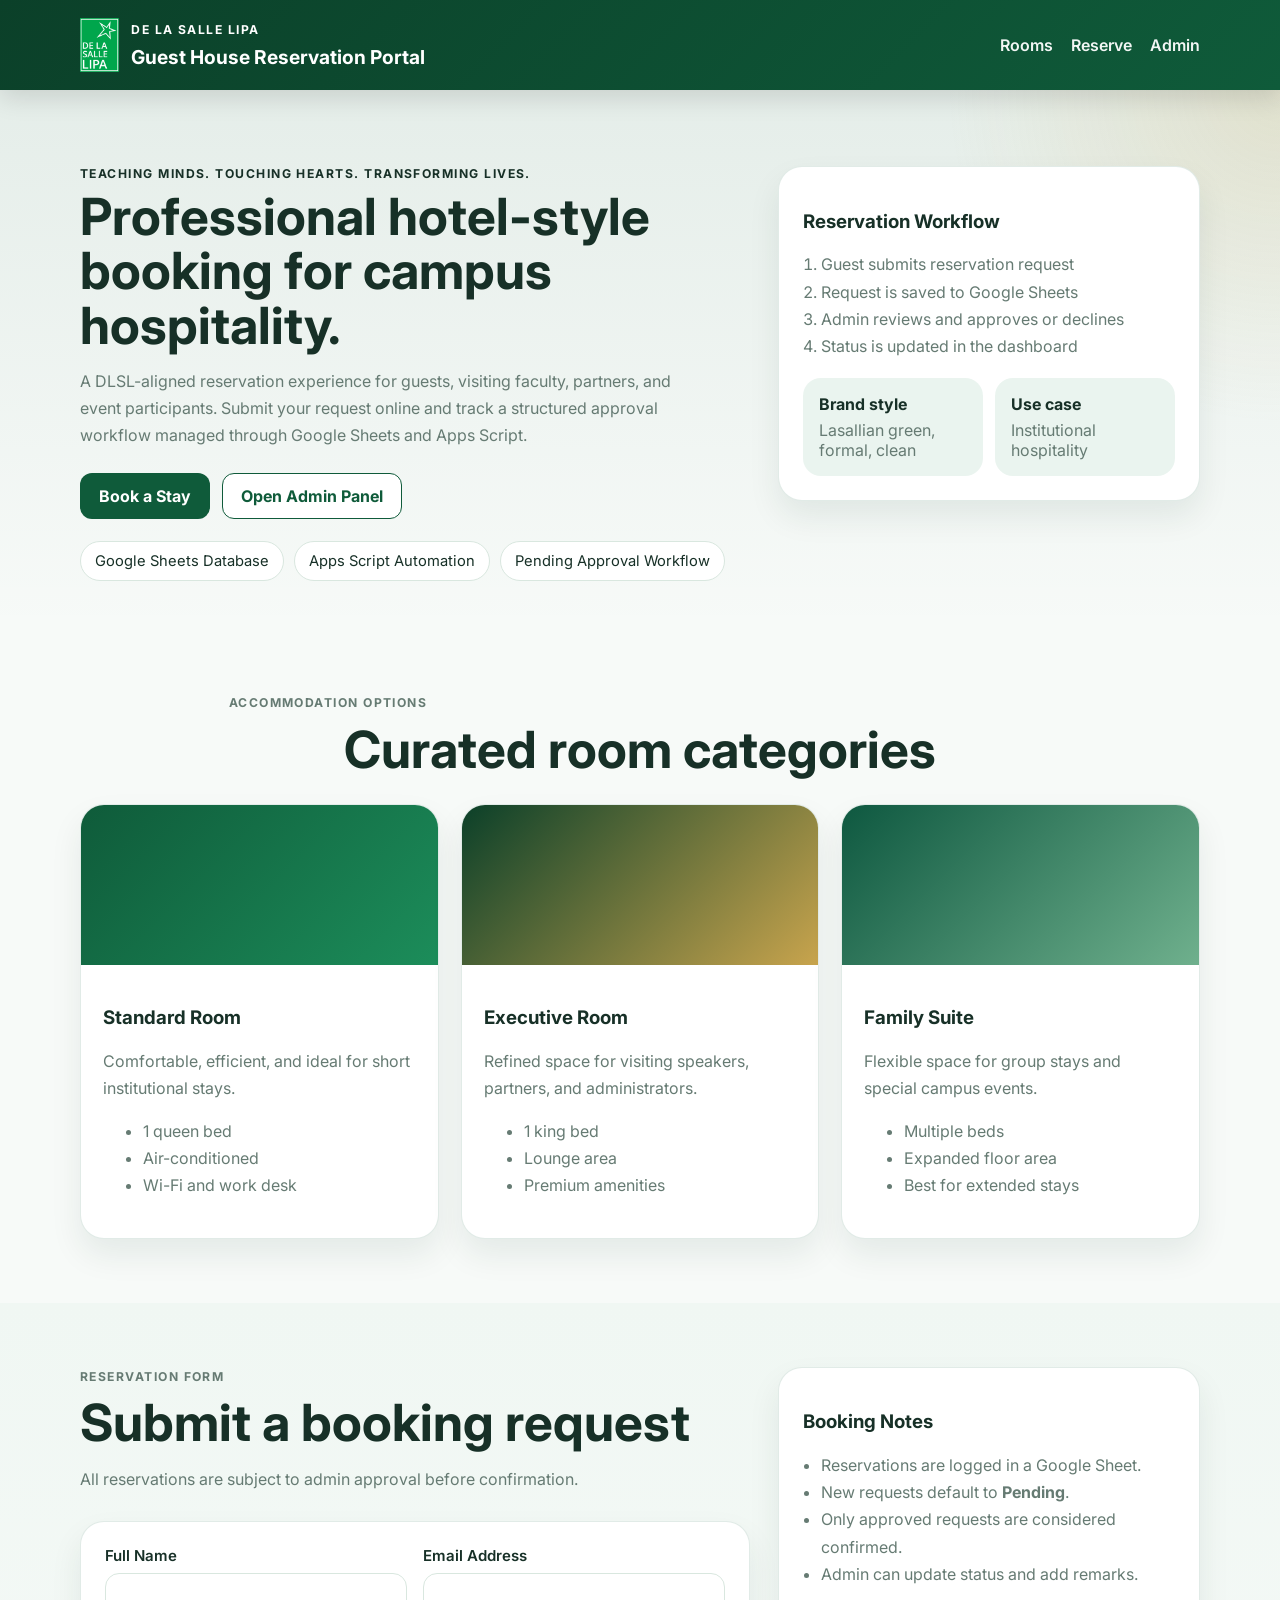
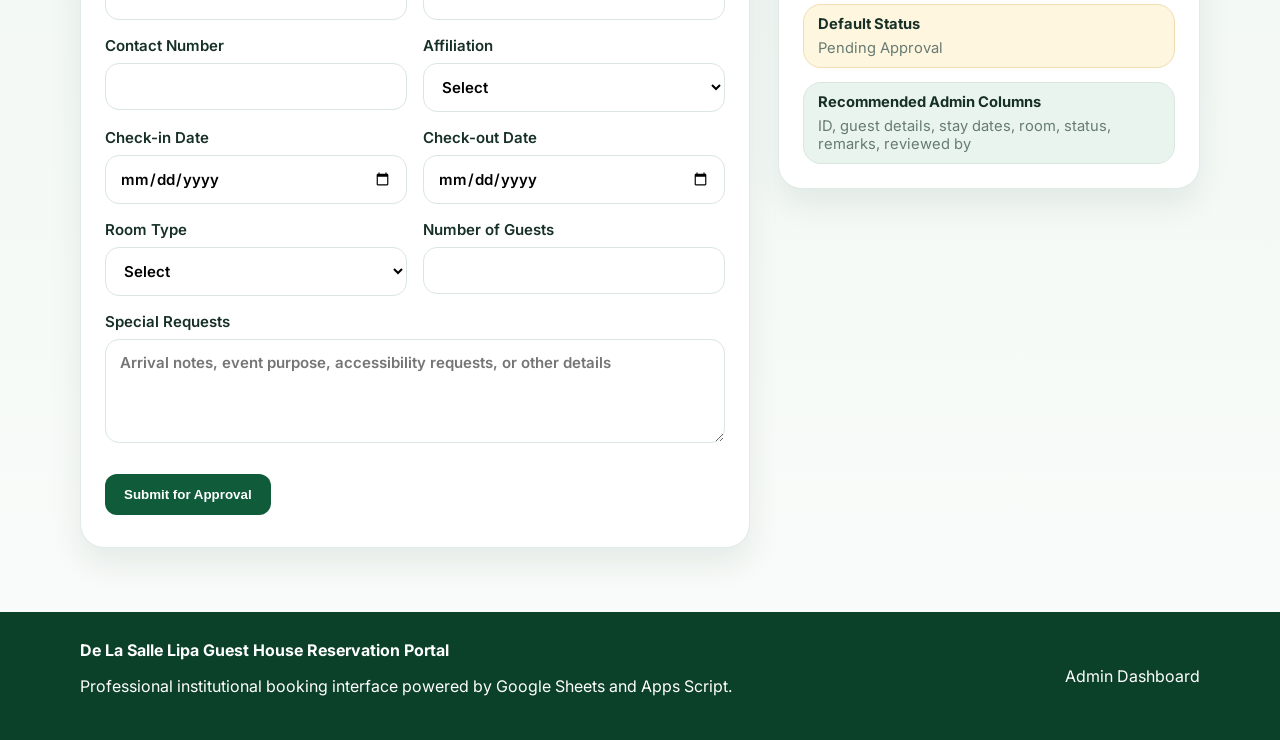
==== DLSL_HR/index.html @ 802729f2 "Add files via upload" ====
<!DOCTYPE html>
<html lang="en">
<head>
  <meta charset="UTF-8" />
  <meta name="viewport" content="width=device-width, initial-scale=1.0" />
  <title>DLSL Guest House Reservation</title>
  <link rel="preconnect" href="https://fonts.googleapis.com">
  <link rel="preconnect" href="https://fonts.gstatic.com" crossorigin>
  <link href="https://fonts.googleapis.com/css2?family=Inter:wght@400;500;600;700;800&display=swap" rel="stylesheet">
  <link rel="stylesheet" href="styles.css" />
</head>
<body>
  <header class="site-header">
    <div class="container nav-wrap">
      <div class="brand-group">
  <div class="brand-mark">
        <a href="index.html">
        <img src="dlsl_logo.png" alt="De La Salle Lipa Logo" class="logo-img">
        </a>
  </div>
  <div class="brand-text">
    <p class="eyebrow">De La Salle Lipa</p>
    <h1 class="brand-title">Guest House Reservation Portal</h1>
  </div>
</div>

<nav>
  <a href="#rooms">Rooms</a>
  <a href="#reserve">Reserve</a>
  <a href="admin.html">Admin</a>
</nav>
    </div>
  </header>

  <main>
    <section class="hero">
      <div class="container hero-grid">
        <div>
          <p class="eyebrow">Teaching Minds. Touching Hearts. Transforming Lives.</p>
          <h2>Professional hotel-style booking for campus hospitality.</h2>
          <p class="hero-copy">
            A DLSL-aligned reservation experience for guests, visiting faculty, partners, and event participants.
            Submit your request online and track a structured approval workflow managed through Google Sheets and Apps Script.
          </p>
          <div class="hero-actions">
            <a class="btn btn-primary" href="#reserve">Book a Stay</a>
            <a class="btn btn-secondary" href="admin.html">Open Admin Panel</a>
          </div>
          <div class="hero-badges">
            <span>Google Sheets Database</span>
            <span>Apps Script Automation</span>
            <span>Pending Approval Workflow</span>
          </div>
        </div>
        <aside class="hero-card card">
          <h3>Reservation Workflow</h3>
          <ol class="steps">
            <li>Guest submits reservation request</li>
            <li>Request is saved to Google Sheets</li>
            <li>Admin reviews and approves or declines</li>
            <li>Status is updated in the dashboard</li>
          </ol>
          <div class="summary-strip">
            <div>
              <strong>Brand style</strong>
              <span>Lasallian green, formal, clean</span>
            </div>
            <div>
              <strong>Use case</strong>
              <span>Institutional hospitality</span>
            </div>
          </div>
        </aside>
      </div>
    </section>

    <section id="rooms" class="section">
      <div class="container">
        <div class="section-heading">
          <p class="eyebrow">Accommodation Options</p>
          <h2>Curated room categories</h2>
        </div>
        <div class="room-grid">
          <article class="card room-card">
            <div class="room-top deluxe"></div>
            <div class="room-body">
              <h3>Standard Room</h3>
              <p>Comfortable, efficient, and ideal for short institutional stays.</p>
              <ul>
                <li>1 queen bed</li>
                <li>Air-conditioned</li>
                <li>Wi-Fi and work desk</li>
              </ul>
            </div>
          </article>
          <article class="card room-card">
            <div class="room-top executive"></div>
            <div class="room-body">
              <h3>Executive Room</h3>
              <p>Refined space for visiting speakers, partners, and administrators.</p>
              <ul>
                <li>1 king bed</li>
                <li>Lounge area</li>
                <li>Premium amenities</li>
              </ul>
            </div>
          </article>
          <article class="card room-card">
            <div class="room-top suite"></div>
            <div class="room-body">
              <h3>Family Suite</h3>
              <p>Flexible space for group stays and special campus events.</p>
              <ul>
                <li>Multiple beds</li>
                <li>Expanded floor area</li>
                <li>Best for extended stays</li>
              </ul>
            </div>
          </article>
        </div>
      </div>
    </section>

    <section id="reserve" class="section section-accent">
      <div class="container booking-layout">
        <div>
          <div class="section-heading left">
            <p class="eyebrow">Reservation Form</p>
            <h2>Submit a booking request</h2>
            <p>All reservations are subject to admin approval before confirmation.</p>
          </div>

          <form id="reservationForm" class="card booking-form">
            <div class="form-grid">
              <label>
                Full Name
                <input type="text" name="fullName" required>
              </label>
              <label>
                Email Address
                <input type="email" name="email" required>
              </label>
              <label>
                Contact Number
                <input type="text" name="phone" required>
              </label>
              <label>
                Affiliation
                <select name="affiliation" required>
                  <option value="">Select</option>
                  <option>Student Guest</option>
                  <option>Parent</option>
                  <option>Faculty / Staff</option>
                  <option>Visiting Partner</option>
                  <option>Event Delegate</option>
                </select>
              </label>
              <label>
                Check-in Date
                <input type="date" name="checkIn" required>
              </label>
              <label>
                Check-out Date
                <input type="date" name="checkOut" required>
              </label>
              <label>
                Room Type
                <select name="roomType" required>
                  <option value="">Select</option>
                  <option>Standard Room</option>
                  <option>Executive Room</option>
                  <option>Family Suite</option>
                </select>
              </label>
              <label>
                Number of Guests
                <input type="number" name="guests" min="1" max="8" required>
              </label>
            </div>

            <label>
              Special Requests
              <textarea name="specialRequests" rows="4" placeholder="Arrival notes, event purpose, accessibility requests, or other details"></textarea>
            </label>

            <div class="form-actions">
              <button class="btn btn-primary" type="submit">Submit for Approval</button>
              <p id="formMessage" class="form-message"></p>
            </div>
          </form>
        </div>

        <aside class="card booking-summary">
          <h3>Booking Notes</h3>
          <ul class="info-list">
            <li>Reservations are logged in a Google Sheet.</li>
            <li>New requests default to <strong>Pending</strong>.</li>
            <li>Only approved requests are considered confirmed.</li>
            <li>Admin can update status and add remarks.</li>
          </ul>
          <div class="status-box pending">
            <strong>Default Status</strong>
            <span>Pending Approval</span>
          </div>
          <div class="status-box neutral">
            <strong>Recommended Admin Columns</strong>
            <span>ID, guest details, stay dates, room, status, remarks, reviewed by</span>
          </div>
        </aside>
      </div>
    </section>
  </main>

  <footer class="site-footer">
    <div class="container footer-wrap">
      <div>
        <strong>De La Salle Lipa Guest House Reservation Portal</strong>
        <p>Professional institutional booking interface powered by Google Sheets and Apps Script.</p>
      </div>
      <div class="footer-links">
        <a href="admin.html">Admin Dashboard</a>
      </div>
    </div>
  </footer>

  <script src="script.js"></script>
</body>
</html>
---- DLSL_HR/styles.css ----
:root {
  --dlsl-green: #0f5b3a;
  --dlsl-green-dark: #0b4029;
  --dlsl-green-soft: #eaf4ef;
  --dlsl-gold: #c8a44d;
  --ink: #173027;
  --muted: #667b73;
  --line: #d9e7df;
  --white: #ffffff;
  --bg: #f7faf8;
  --danger: #b44747;
  --success: #2e7d32;
  --warning: #8a6d1f;
  --shadow: 0 16px 32px rgba(13, 56, 36, 0.08);
}

* { box-sizing: border-box; }
html { scroll-behavior: smooth; }
body {
  margin: 0;
  font-family: 'Inter', sans-serif;
  color: var(--ink);
  background: var(--bg);
}

a { color: inherit; text-decoration: none; }
img { max-width: 100%; }
.container {
  width: min(1120px, calc(100% - 32px));
  margin: 0 auto;
}
.site-header {
  background: linear-gradient(135deg, var(--dlsl-green-dark), var(--dlsl-green));
  color: var(--white);
  position: sticky;
  top: 0;
  z-index: 20;
  box-shadow: 0 8px 24px rgba(0,0,0,0.12);
}
.site-header.compact { position: static; }
.nav-wrap {
  display: flex;
  justify-content: space-between;
  align-items: center;
  padding: 18px 0;
}

.brand-mark {
  display: flex;
  align-items: center;
  justify-content: center;
  width: auto;
  height: auto;
  background: transparent;
  box-shadow: none;
  border-radius: 0;
  overflow: auto;
  flex-shrink: 0;
}

.logo-img {
  height: 54px;
  width: auto;
  display: block;
  object-fit: contain;
}

.brand-group {
  display: flex;
  align-items: center;
  gap: 12px;
}

.brand-text {
  display: flex;
  flex-direction: column;
}

nav {
  display: flex;
  gap: 18px;
  flex-wrap: wrap;
}
nav a {
  font-weight: 600;
  opacity: 0.95;
}
.eyebrow {
  text-transform: uppercase;
  letter-spacing: 0.12em;
  font-size: 0.76rem;
  margin: 0 0 8px;
  font-weight: 700;
  color: var(--dlsl-white);
}
.brand-title {
  margin: 0;
  font-size: 1.2rem;
}
.hero {
  padding: 76px 0 48px;
  background:
    radial-gradient(circle at top right, rgba(200,164,77,0.18), transparent 24%),
    linear-gradient(180deg, rgba(15,91,58,0.08), rgba(255,255,255,0));
}
.hero-grid,
.booking-layout {
  display: grid;
  grid-template-columns: 1.35fr 0.85fr;
  gap: 28px;
  align-items: start;
}
.hero h2,
.section-heading h2,
.dashboard-top h2 {
  font-size: clamp(2rem, 4vw, 3.2rem);
  line-height: 1.06;
  margin: 0 0 16px;
}
.hero-copy,
.section-heading p,
.dashboard-top p {
  color: var(--muted);
  line-height: 1.7;
  max-width: 62ch;
}
.hero-actions,
.form-actions,
.dashboard-actions {
  display: flex;
  gap: 12px;
  align-items: center;
  flex-wrap: wrap;
  margin-top: 24px;
}
.hero-badges {
  display: flex;
  flex-wrap: wrap;
  gap: 10px;
  margin-top: 22px;
}
.hero-badges span,
.status-box,
.stat-card span {
  border: 1px solid var(--line);
  background: var(--white);
  padding: 10px 14px;
  border-radius: 999px;
  font-size: 0.92rem;
}
.btn {
  display: inline-flex;
  align-items: center;
  justify-content: center;
  border-radius: 12px;
  padding: 12px 18px;
  font-weight: 700;
  border: 1px solid transparent;
  cursor: pointer;
}
.btn-primary {
  background: var(--dlsl-green);
  color: var(--white);
}
.btn-secondary {
  background: var(--white);
  color: var(--dlsl-green);
  border-color: var(--dlsl-green);
}
.card {
  background: var(--white);
  border: 1px solid rgba(15,91,58,0.12);
  border-radius: 24px;
  box-shadow: var(--shadow);
}
.hero-card,
.booking-summary,
.table-card {
  padding: 24px;
}
.steps {
  padding-left: 18px;
  color: var(--muted);
  line-height: 1.7;
}
.summary-strip {
  display: grid;
  grid-template-columns: 1fr 1fr;
  gap: 12px;
  margin-top: 18px;
}
.summary-strip div {
  background: var(--dlsl-green-soft);
  border-radius: 18px;
  padding: 16px;
}
.summary-strip span,
.status-box span { display: block; color: var(--muted); margin-top: 6px; }
.section { padding: 64px 0; }
.section-accent { background: linear-gradient(180deg, #f0f7f3, #f8fbf9); }
.section-heading { text-align: center; margin-bottom: 28px; }
.section-heading.left { text-align: left; }
.room-grid,
.stats-grid {
  display: grid;
  grid-template-columns: repeat(3, 1fr);
  gap: 22px;
}
.stats-grid { grid-template-columns: repeat(4, 1fr); margin-bottom: 24px; }
.room-card { overflow: hidden; }
.room-top { height: 160px; }
.deluxe { background: linear-gradient(135deg, #0f5b3a, #1c8d5a); }
.executive { background: linear-gradient(135deg, #0b4029, #c8a44d); }
.suite { background: linear-gradient(135deg, #0e5840, #6fb08d); }
.room-body { padding: 22px; }
.room-body p, .room-body li, .info-list li { color: var(--muted); line-height: 1.7; }
.booking-form { padding: 24px; }
.form-grid {
  display: grid;
  grid-template-columns: repeat(2, 1fr);
  gap: 16px;
  margin-bottom: 16px;
}
label {
  display: flex;
  flex-direction: column;
  gap: 8px;
  font-weight: 600;
  font-size: 0.94rem;
}
input, select, textarea {
  width: 100%;
  border-radius: 14px;
  border: 1px solid var(--line);
  padding: 13px 14px;
  font: inherit;
  background: #fff;
}
input:focus, select:focus, textarea:focus {
  outline: 2px solid rgba(15, 91, 58, 0.14);
  border-color: var(--dlsl-green);
}
.info-list { padding-left: 18px; }
.status-box {
  border-radius: 18px;
  margin-top: 14px;
}
.status-box.pending { background: #fff6df; border-color: #f0ddb1; }
.status-box.neutral { background: var(--dlsl-green-soft); }
.site-footer {
  background: var(--dlsl-green-dark);
  color: var(--white);
  padding: 28px 0;
}
.footer-wrap {
  display: flex;
  justify-content: space-between;
  gap: 20px;
  align-items: center;
}
.form-message { min-height: 24px; font-weight: 600; }
.form-message.success { color: var(--success); }
.form-message.error { color: var(--danger); }
.dashboard-top {
  display: flex;
  justify-content: space-between;
  gap: 20px;
  align-items: end;
  margin-bottom: 24px;
}
.stat-card { padding: 20px; }
.stat-card strong {
  display: block;
  font-size: 2rem;
  margin-top: 10px;
}
.table-wrap { overflow-x: auto; }
table {
  width: 100%;
  border-collapse: collapse;
}
th, td {
  padding: 14px 12px;
  border-bottom: 1px solid var(--line);
  text-align: left;
  vertical-align: top;
}
th {
  color: var(--muted);
  font-size: 0.85rem;
  text-transform: uppercase;
  letter-spacing: 0.06em;
}
.status-pill {
  display: inline-block;
  border-radius: 999px;
  padding: 6px 10px;
  font-size: 0.82rem;
  font-weight: 700;
}
.status-pending { background: #fff6df; color: var(--warning); }
.status-approved { background: #e8f6e9; color: var(--success); }
.status-declined { background: #fdebec; color: var(--danger); }
.admin-controls {
  display: grid;
  gap: 8px;
}
.admin-controls select,
.admin-controls input {
  min-width: 180px;
}
.inline-btn {
  padding: 10px 12px;
  border-radius: 10px;
  border: none;
  background: var(--dlsl-green);
  color: var(--white);
  font-weight: 700;
  cursor: pointer;
}
.empty-state {
  text-align: center;
  color: var(--muted);
  padding: 32px 12px;
}

.status-badge {
  display: inline-flex;
  align-items: center;
  justify-content: center;
  min-width: 120px;
  padding: 0.45rem 0.8rem;
  border-radius: 999px;
  font-size: 0.88rem;
  font-weight: 700;
  line-height: 1;
  border: 1px solid transparent;
}

.status-approved {
  background: #e8f5ee;
  color: #166534;
  border-color: #bbf7d0;
}

.status-pending {
  background: #fff7e6;
  color: #92400e;
  border-color: #fcd34d;
}

.status-declined {
  background: #fdecec;
  color: #991b1b;
  border-color: #fecaca;
}

.status-neutral {
  background: #f3f4f6;
  color: #374151;
  border-color: #d1d5db;
}

@media (max-width: 920px) {
  .hero-grid,
  .booking-layout,
  .room-grid,
  .stats-grid,
  .summary-strip,
  .footer-wrap,
  .dashboard-top { grid-template-columns: 1fr; display: grid; }
  .form-grid { grid-template-columns: 1fr; }
  .nav-wrap { flex-direction: column; align-items: start; }
}
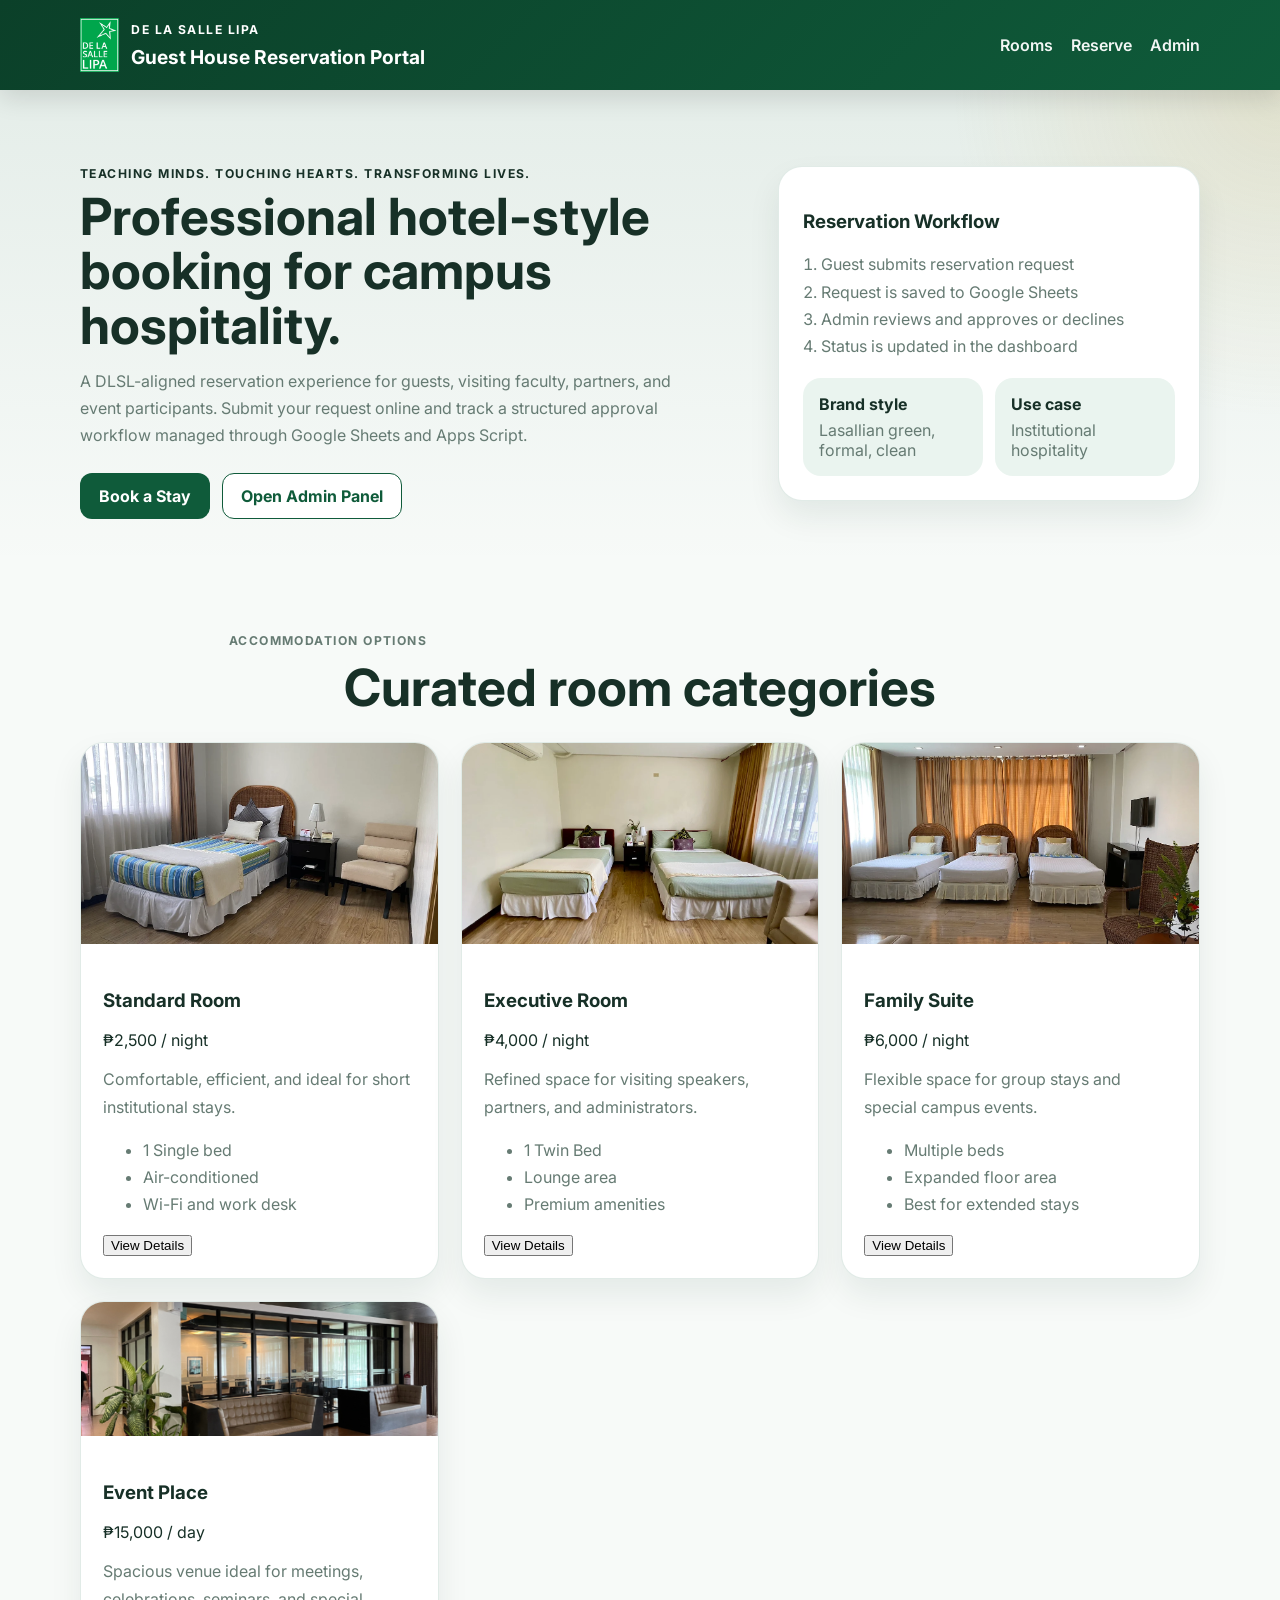
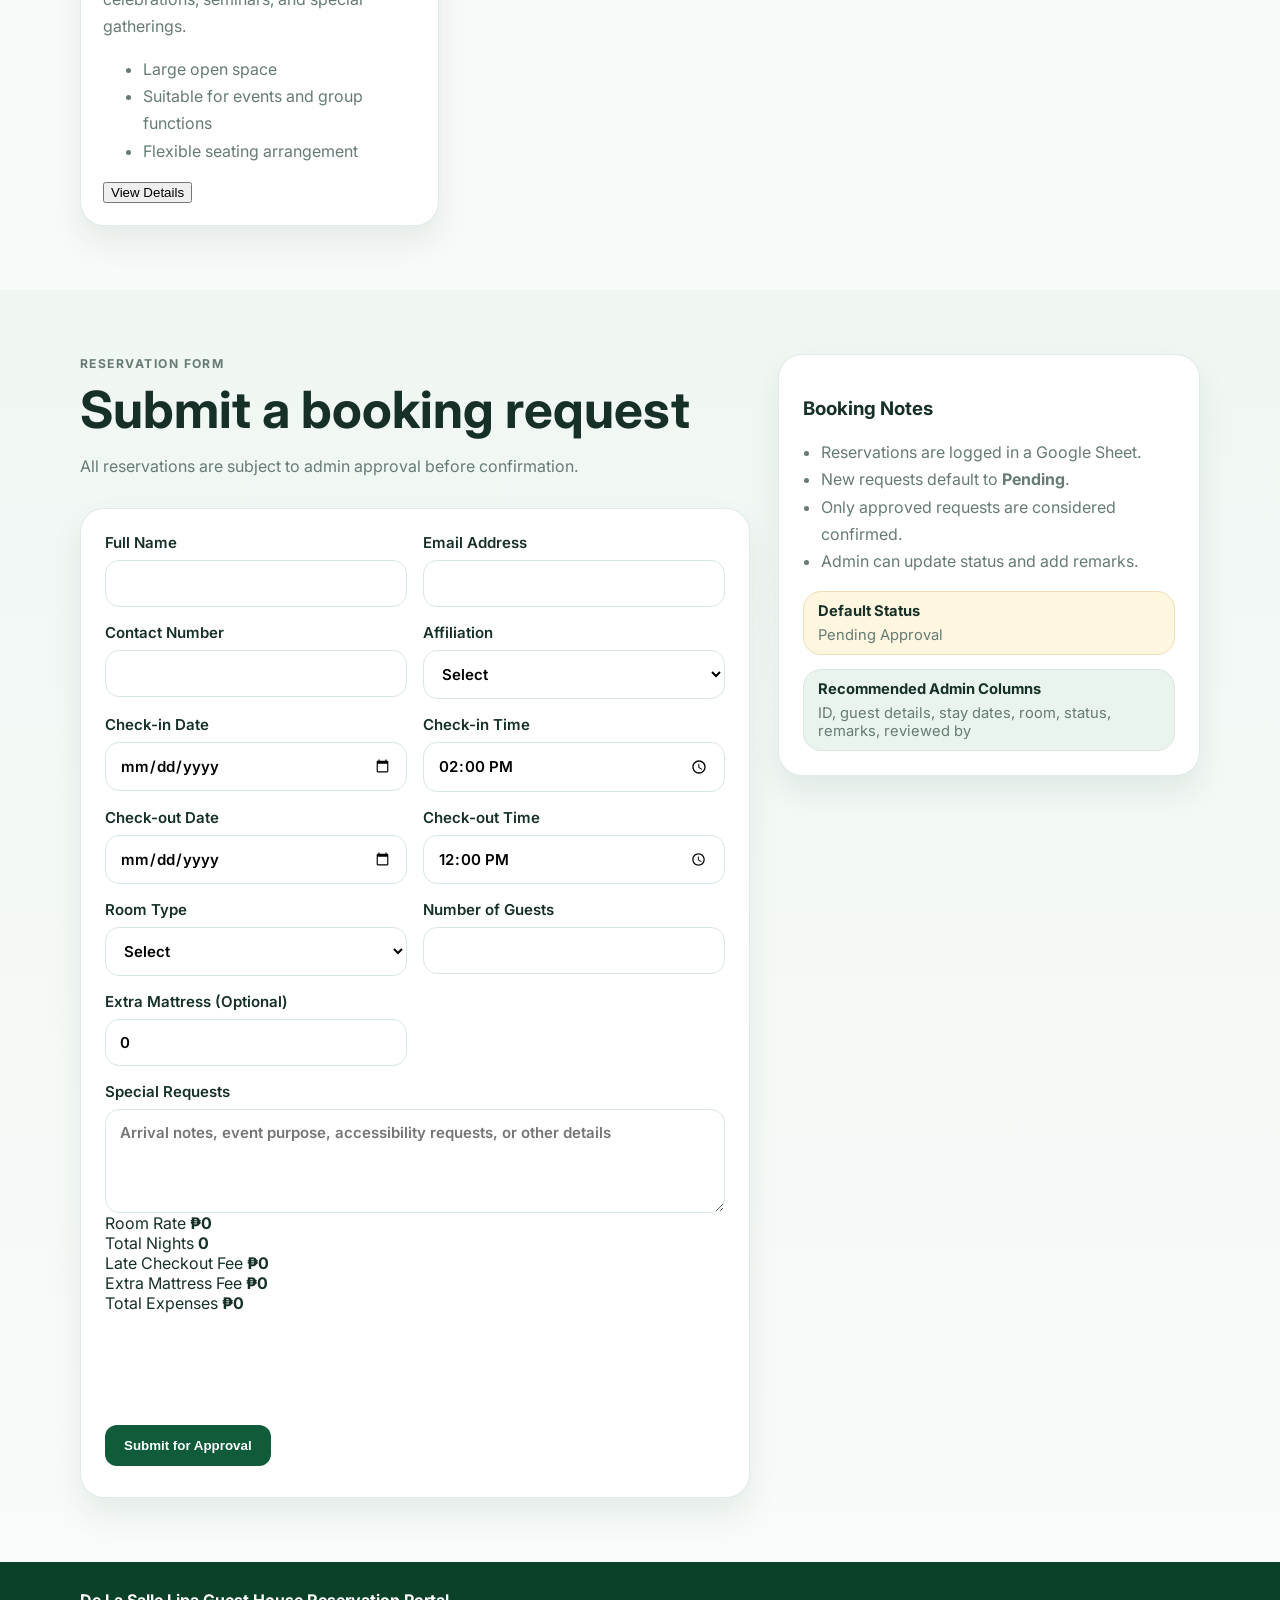
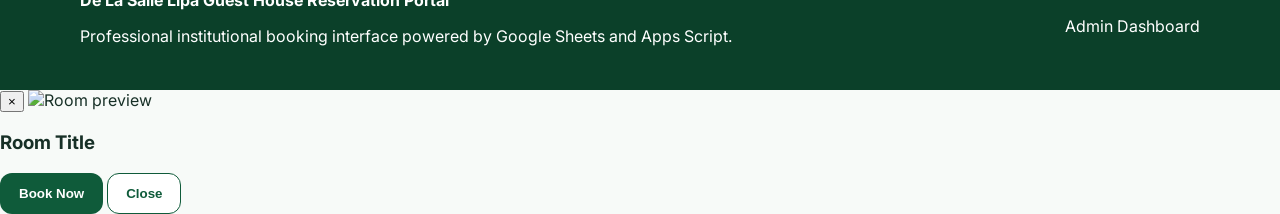
==== commit e2a46633: "Refactor index.html for improved structure and clarity" ====
--- a/DLSL_HR/index.html
+++ b/DLSL_HR/index.html
@@ -13,22 +13,22 @@
   <header class="site-header">
     <div class="container nav-wrap">
       <div class="brand-group">
-  <div class="brand-mark">
-        <a href="index.html">
-        <img src="dlsl_logo.png" alt="De La Salle Lipa Logo" class="logo-img">
-        </a>
-  </div>
-  <div class="brand-text">
-    <p class="eyebrow">De La Salle Lipa</p>
-    <h1 class="brand-title">Guest House Reservation Portal</h1>
-  </div>
-</div>
-
-<nav>
-  <a href="#rooms">Rooms</a>
-  <a href="#reserve">Reserve</a>
-  <a href="admin.html">Admin</a>
-</nav>
+        <div class="brand-mark">
+          <a href="index.html">
+            <img src="dlsl_logo.png" alt="De La Salle Lipa Logo" class="logo-img">
+          </a>
+        </div>
+        <div class="brand-text">
+          <p class="eyebrow">De La Salle Lipa</p>
+          <h1 class="brand-title">Guest House Reservation Portal</h1>
+        </div>
+      </div>
+
+      <nav>
+        <a href="#rooms">Rooms</a>
+        <a href="#reserve">Reserve</a>
+        <a href="admin.html">Admin</a>
+      </nav>
     </div>
   </header>
 
@@ -36,7 +36,7 @@
     <section class="hero">
       <div class="container hero-grid">
         <div>
-          <p class="eyebrow">Teaching Minds. Touching Hearts. Transforming Lives.</p>
+         <p class="eyebrow hero-eyebrow">Teaching Minds. Touching Hearts. Transforming Lives.</p>
           <h2>Professional hotel-style booking for campus hospitality.</h2>
           <p class="hero-copy">
             A DLSL-aligned reservation experience for guests, visiting faculty, partners, and event participants.
@@ -46,12 +46,9 @@
             <a class="btn btn-primary" href="#reserve">Book a Stay</a>
             <a class="btn btn-secondary" href="admin.html">Open Admin Panel</a>
           </div>
-          <div class="hero-badges">
-            <span>Google Sheets Database</span>
-            <span>Apps Script Automation</span>
-            <span>Pending Approval Workflow</span>
-          </div>
-        </div>
+         
+        </div>
+
         <aside class="hero-card card">
           <h3>Reservation Workflow</h3>
           <ol class="steps">
@@ -80,135 +77,225 @@
           <p class="eyebrow">Accommodation Options</p>
           <h2>Curated room categories</h2>
         </div>
+
         <div class="room-grid">
-          <article class="card room-card">
-            <div class="room-top deluxe"></div>
-            <div class="room-body">
-              <h3>Standard Room</h3>
-              <p>Comfortable, efficient, and ideal for short institutional stays.</p>
-              <ul>
-                <li>1 queen bed</li>
-                <li>Air-conditioned</li>
-                <li>Wi-Fi and work desk</li>
-              </ul>
-            </div>
-          </article>
-          <article class="card room-card">
-            <div class="room-top executive"></div>
-            <div class="room-body">
-              <h3>Executive Room</h3>
-              <p>Refined space for visiting speakers, partners, and administrators.</p>
-              <ul>
-                <li>1 king bed</li>
-                <li>Lounge area</li>
-                <li>Premium amenities</li>
-              </ul>
-            </div>
-          </article>
-          <article class="card room-card">
-            <div class="room-top suite"></div>
-            <div class="room-body">
-              <h3>Family Suite</h3>
-              <p>Flexible space for group stays and special campus events.</p>
-              <ul>
-                <li>Multiple beds</li>
-                <li>Expanded floor area</li>
-                <li>Best for extended stays</li>
-              </ul>
-            </div>
-          </article>
-        </div>
-      </div>
+  <article class="card room-card interactive-room" data-room="Standard Room">
+    <img src="single.webp" class="room-image" alt="Standard Room">
+    <div class="room-body">
+      <div class="room-card-top">
+        <h3>Standard Room</h3>
+        <span class="room-rate">₱2,500 / night</span>
+      </div>
+      <p>Comfortable, efficient, and ideal for short institutional stays.</p>
+      <ul>
+        <li>1 Single bed</li>
+        <li>Air-conditioned</li>
+        <li>Wi-Fi and work desk</li>
+      </ul>
+      <button class="room-details-btn" type="button">View Details</button>
+    </div>
+  </article>
+
+  <article class="card room-card interactive-room" data-room="Executive Room">
+    <img src="twin.webp" class="room-image" alt="Executive Room">
+    <div class="room-body">
+      <div class="room-card-top">
+        <h3>Executive Room</h3>
+        <span class="room-rate">₱4,000 / night</span>
+      </div>
+      <p>Refined space for visiting speakers, partners, and administrators.</p>
+      <ul>
+        <li>1 Twin Bed</li>
+        <li>Lounge area</li>
+        <li>Premium amenities</li>
+      </ul>
+      <button class="room-details-btn" type="button">View Details</button>
+    </div>
+  </article>
+
+  <article class="card room-card interactive-room" data-room="Family Suite">
+    <img src="multiple.webp" class="room-image" alt="Family Suite">
+    <div class="room-body">
+      <div class="room-card-top">
+        <h3>Family Suite</h3>
+        <span class="room-rate">₱6,000 / night</span>
+      </div>
+      <p>Flexible space for group stays and special campus events.</p>
+      <ul>
+        <li>Multiple beds</li>
+        <li>Expanded floor area</li>
+        <li>Best for extended stays</li>
+      </ul>
+      <button class="room-details-btn" type="button">View Details</button>
+    </div>
+  </article>
+  <article class="card room-card interactive-room" data-room="Event Place">
+  <img src="event.png" class="room-image" alt="Event Place">
+  <div class="room-body">
+    <div class="room-card-top">
+      <h3>Event Place</h3>
+      <span class="room-rate">₱15,000 / day</span>
+    </div>
+    <p>Spacious venue ideal for meetings, celebrations, seminars, and special gatherings.</p>
+    <ul>
+      <li>Large open space</li>
+      <li>Suitable for events and group functions</li>
+      <li>Flexible seating arrangement</li>
+    </ul>
+    <button class="room-details-btn" type="button">View Details</button>
+  </div>
+</article>
+
+
+</div>
     </section>
-
     <section id="reserve" class="section section-accent">
-      <div class="container booking-layout">
-        <div>
-          <div class="section-heading left">
-            <p class="eyebrow">Reservation Form</p>
-            <h2>Submit a booking request</h2>
-            <p>All reservations are subject to admin approval before confirmation.</p>
-          </div>
-
-          <form id="reservationForm" class="card booking-form">
-            <div class="form-grid">
-              <label>
-                Full Name
-                <input type="text" name="fullName" required>
-              </label>
-              <label>
-                Email Address
-                <input type="email" name="email" required>
-              </label>
-              <label>
-                Contact Number
-                <input type="text" name="phone" required>
-              </label>
-              <label>
-                Affiliation
-                <select name="affiliation" required>
-                  <option value="">Select</option>
-                  <option>Student Guest</option>
-                  <option>Parent</option>
-                  <option>Faculty / Staff</option>
-                  <option>Visiting Partner</option>
-                  <option>Event Delegate</option>
-                </select>
-              </label>
-              <label>
-                Check-in Date
-                <input type="date" name="checkIn" required>
-              </label>
-              <label>
-                Check-out Date
-                <input type="date" name="checkOut" required>
-              </label>
-              <label>
-                Room Type
-                <select name="roomType" required>
-                  <option value="">Select</option>
-                  <option>Standard Room</option>
-                  <option>Executive Room</option>
-                  <option>Family Suite</option>
-                </select>
-              </label>
-              <label>
-                Number of Guests
-                <input type="number" name="guests" min="1" max="8" required>
-              </label>
-            </div>
-
-            <label>
-              Special Requests
-              <textarea name="specialRequests" rows="4" placeholder="Arrival notes, event purpose, accessibility requests, or other details"></textarea>
-            </label>
-
-            <div class="form-actions">
-              <button class="btn btn-primary" type="submit">Submit for Approval</button>
-              <p id="formMessage" class="form-message"></p>
-            </div>
-          </form>
-        </div>
-
-        <aside class="card booking-summary">
-          <h3>Booking Notes</h3>
-          <ul class="info-list">
-            <li>Reservations are logged in a Google Sheet.</li>
-            <li>New requests default to <strong>Pending</strong>.</li>
-            <li>Only approved requests are considered confirmed.</li>
-            <li>Admin can update status and add remarks.</li>
-          </ul>
-          <div class="status-box pending">
-            <strong>Default Status</strong>
-            <span>Pending Approval</span>
-          </div>
-          <div class="status-box neutral">
-            <strong>Recommended Admin Columns</strong>
-            <span>ID, guest details, stay dates, room, status, remarks, reviewed by</span>
-          </div>
-        </aside>
-      </div>
-    </section>
+  <div class="container booking-layout">
+    <div>
+      <div class="section-heading left">
+        <p class="eyebrow">Reservation Form</p>
+        <h2>Submit a booking request</h2>
+        <p>All reservations are subject to admin approval before confirmation.</p>
+      </div>
+
+      <form id="reservationForm" class="card booking-form">
+        <div class="form-grid">
+          <label>
+            Full Name
+            <input type="text" name="fullName" required>
+          </label>
+
+          <label>
+            Email Address
+            <input type="email" name="email" required>
+          </label>
+
+          <label>
+            Contact Number
+            <input type="text" name="phone" required>
+          </label>
+
+          <label>
+            Affiliation
+            <select name="affiliation" required>
+              <option value="">Select</option>
+              <option>Student Guest</option>
+              <option>Parent</option>
+              <option>Faculty / Staff</option>
+              <option>Visiting Partner</option>
+              <option>Event Delegate</option>
+            </select>
+          </label>
+
+          <label>
+            Check-in Date
+            <input type="date" name="checkIn" id="checkIn" required>
+          </label>
+
+          <label>
+            Check-in Time
+            <input type="time" name="checkInTime" id="checkInTime" value="14:00" required>
+          </label>
+
+          <label>
+            Check-out Date
+            <input type="date" name="checkOut" id="checkOut" required>
+          </label>
+
+          <label>
+            Check-out Time
+            <input type="time" name="checkOutTime" id="checkOutTime" value="12:00" required>
+          </label>
+
+          <label>
+            Room Type
+            <select name="roomType" id="roomType" required>
+              <option value="">Select</option>
+              <option>Standard Room</option>
+              <option>Executive Room</option>
+              <option>Family Suite</option>
+              <option>Event Place</option>
+            </select>
+          </label>
+
+          <label>
+            Number of Guests
+            <input type="number" name="guests" min="1" max="8" required>
+          </label>         
+          <label>
+           Extra Mattress (Optional)
+           <input type="number" name="extraMattressQty" id="extraMattressQty" min="0" value="0">
+          </label>
+        </div>
+
+        <label>
+          Special Requests
+          <textarea name="specialRequests" rows="4" placeholder="Arrival notes, event purpose, accessibility requests, or other details"></textarea>
+        </label>
+
+        <div class="booking-cost-box">
+          <div class="cost-row">
+            <span>Room Rate</span>
+            <strong id="roomRateDisplay">₱0</strong>
+          </div>
+
+          <div class="cost-row">
+            <span>Total Nights</span>
+            <strong id="nightsDisplay">0</strong>
+          </div>
+
+          <div class="cost-row">
+            <span>Late Checkout Fee</span>
+            <strong id="lateFeeDisplay">₱0</strong>
+          </div>
+          <div class="cost-row">
+            <span>Extra Mattress Fee</span>
+            <strong id="mattressFeeDisplay">₱0</strong>
+          </div>
+
+          <div class="cost-row total-row">
+            <span>Total Expenses</span>
+            <strong id="totalExpensesDisplay">₱0</strong>
+          </div>
+          <p id="availabilityMessage" class="form-message"></p>
+        </div>
+        <p id="guestRuleMessage" class="form-message"></p>
+
+      <input type="hidden" name="roomRate" id="roomRate">
+      <input type="hidden" name="nights" id="nights">
+      <input type="hidden" name="lateCheckoutFee" id="lateCheckoutFee">
+      <input type="hidden" name="mattressFee" id="mattressFee">
+      <input type="hidden" name="totalExpenses" id="totalExpenses">
+      
+        <div class="form-actions">
+          <button class="btn btn-primary" type="submit">Submit for Approval</button>
+          <p id="formMessage" class="form-message"></p>
+        </div>
+      </form>
+    </div>
+
+    <aside class="card booking-summary">
+      <h3>Booking Notes</h3>
+      <ul class="info-list">
+        <li>Reservations are logged in a Google Sheet.</li>
+        <li>New requests default to <strong>Pending</strong>.</li>
+        <li>Only approved requests are considered confirmed.</li>
+        <li>Admin can update status and add remarks.</li>
+      </ul>
+
+      <div class="status-box pending">
+        <strong>Default Status</strong>
+        <span>Pending Approval</span>
+      </div>
+
+      <div class="status-box neutral">
+        <strong>Recommended Admin Columns</strong>
+        <span>ID, guest details, stay dates, room, status, remarks, reviewed by</span>
+      </div>
+    </aside>
+  </div>
+</section>
+    
   </main>
 
   <footer class="site-footer">
@@ -222,7 +309,21 @@
       </div>
     </div>
   </footer>
-
+<div id="roomModal" class="room-modal">
+  <div class="room-modal-content">
+    <button class="room-modal-close" id="closeRoomModal" type="button">&times;</button>
+    <img id="modalRoomImage" class="room-modal-image" src="" alt="Room preview">
+    <h3 id="modalRoomTitle">Room Title</h3>
+    <p id="modalRoomPrice" class="modal-room-price"></p>
+    <p id="modalRoomDescription"></p>
+    <ul id="modalRoomFeatures"></ul>
+
+    <div class="room-modal-actions">
+      <button id="bookSelectedRoom" class="btn btn-primary" type="button">Book Now</button>
+      <button id="closeRoomModalBtn" class="btn btn-secondary" type="button">Close</button>
+    </div>
+  </div>
+</div>
   <script src="script.js"></script>
 </body>
 </html>
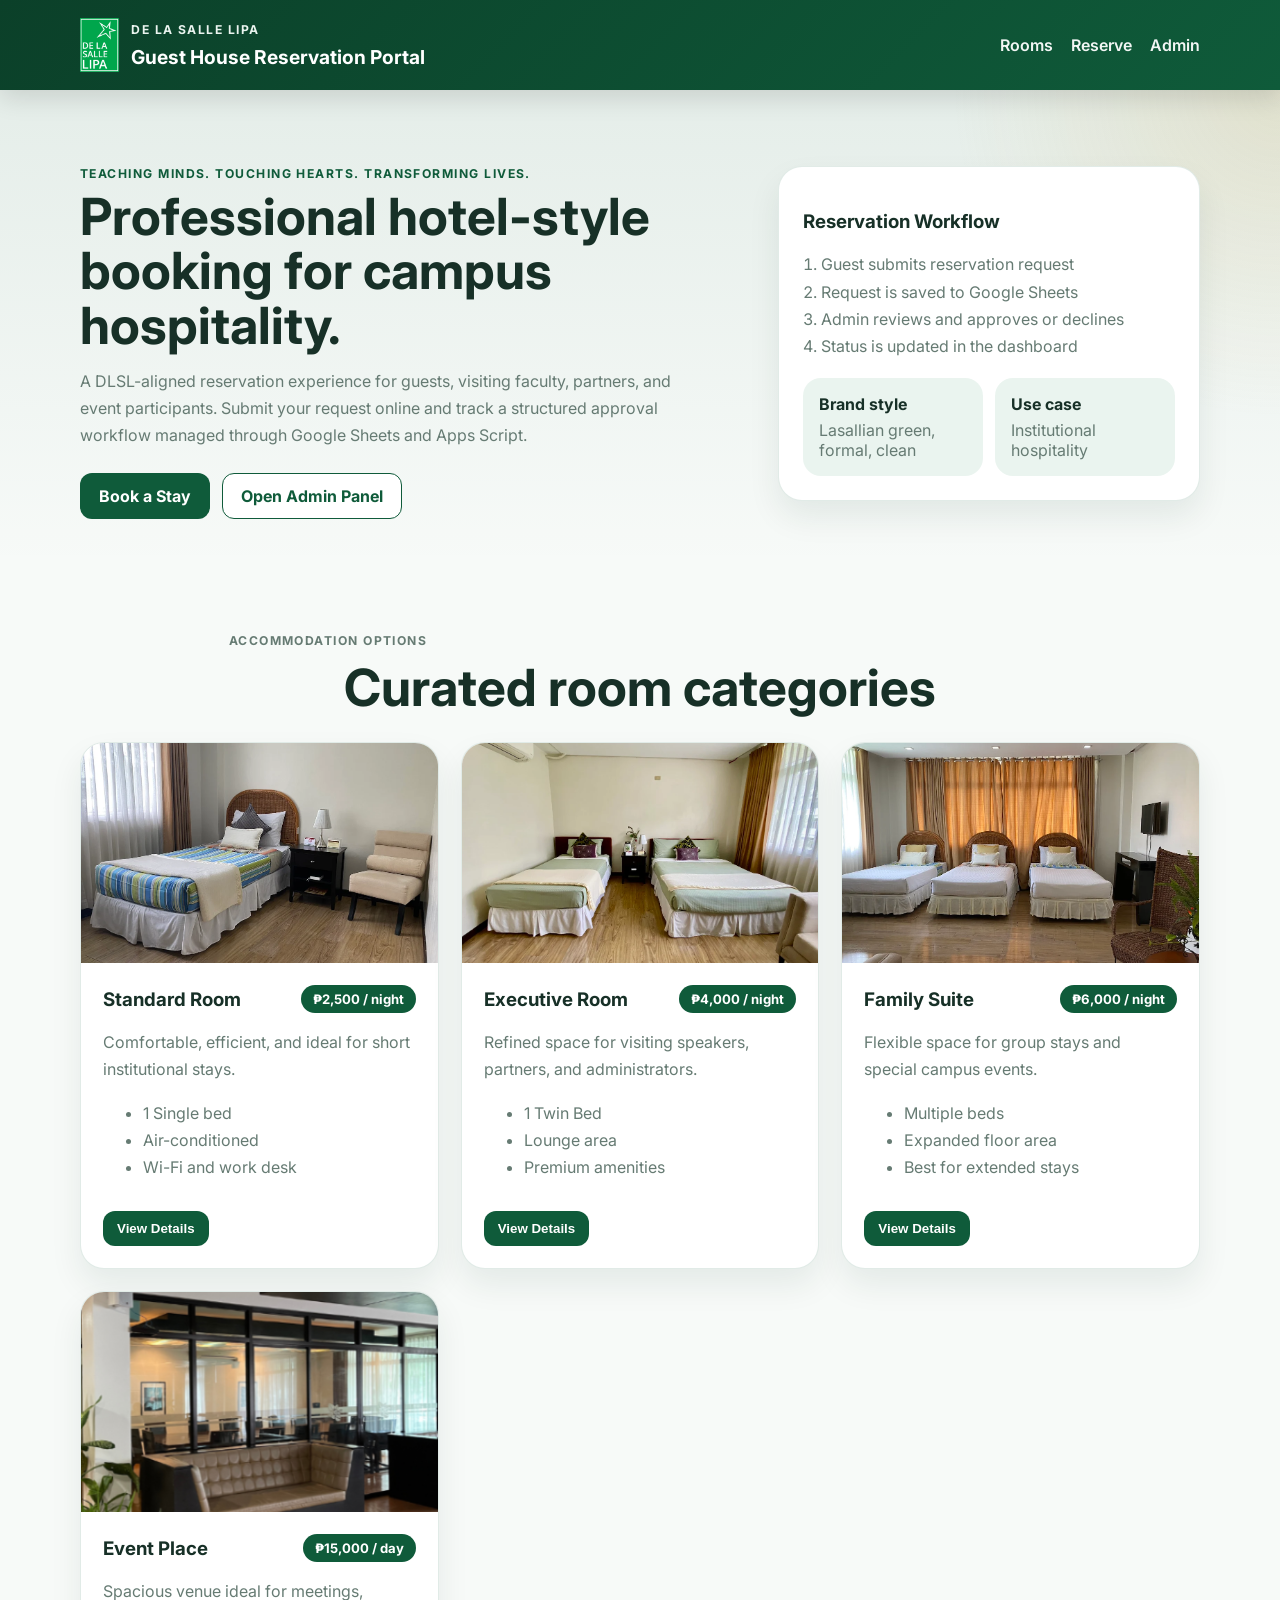
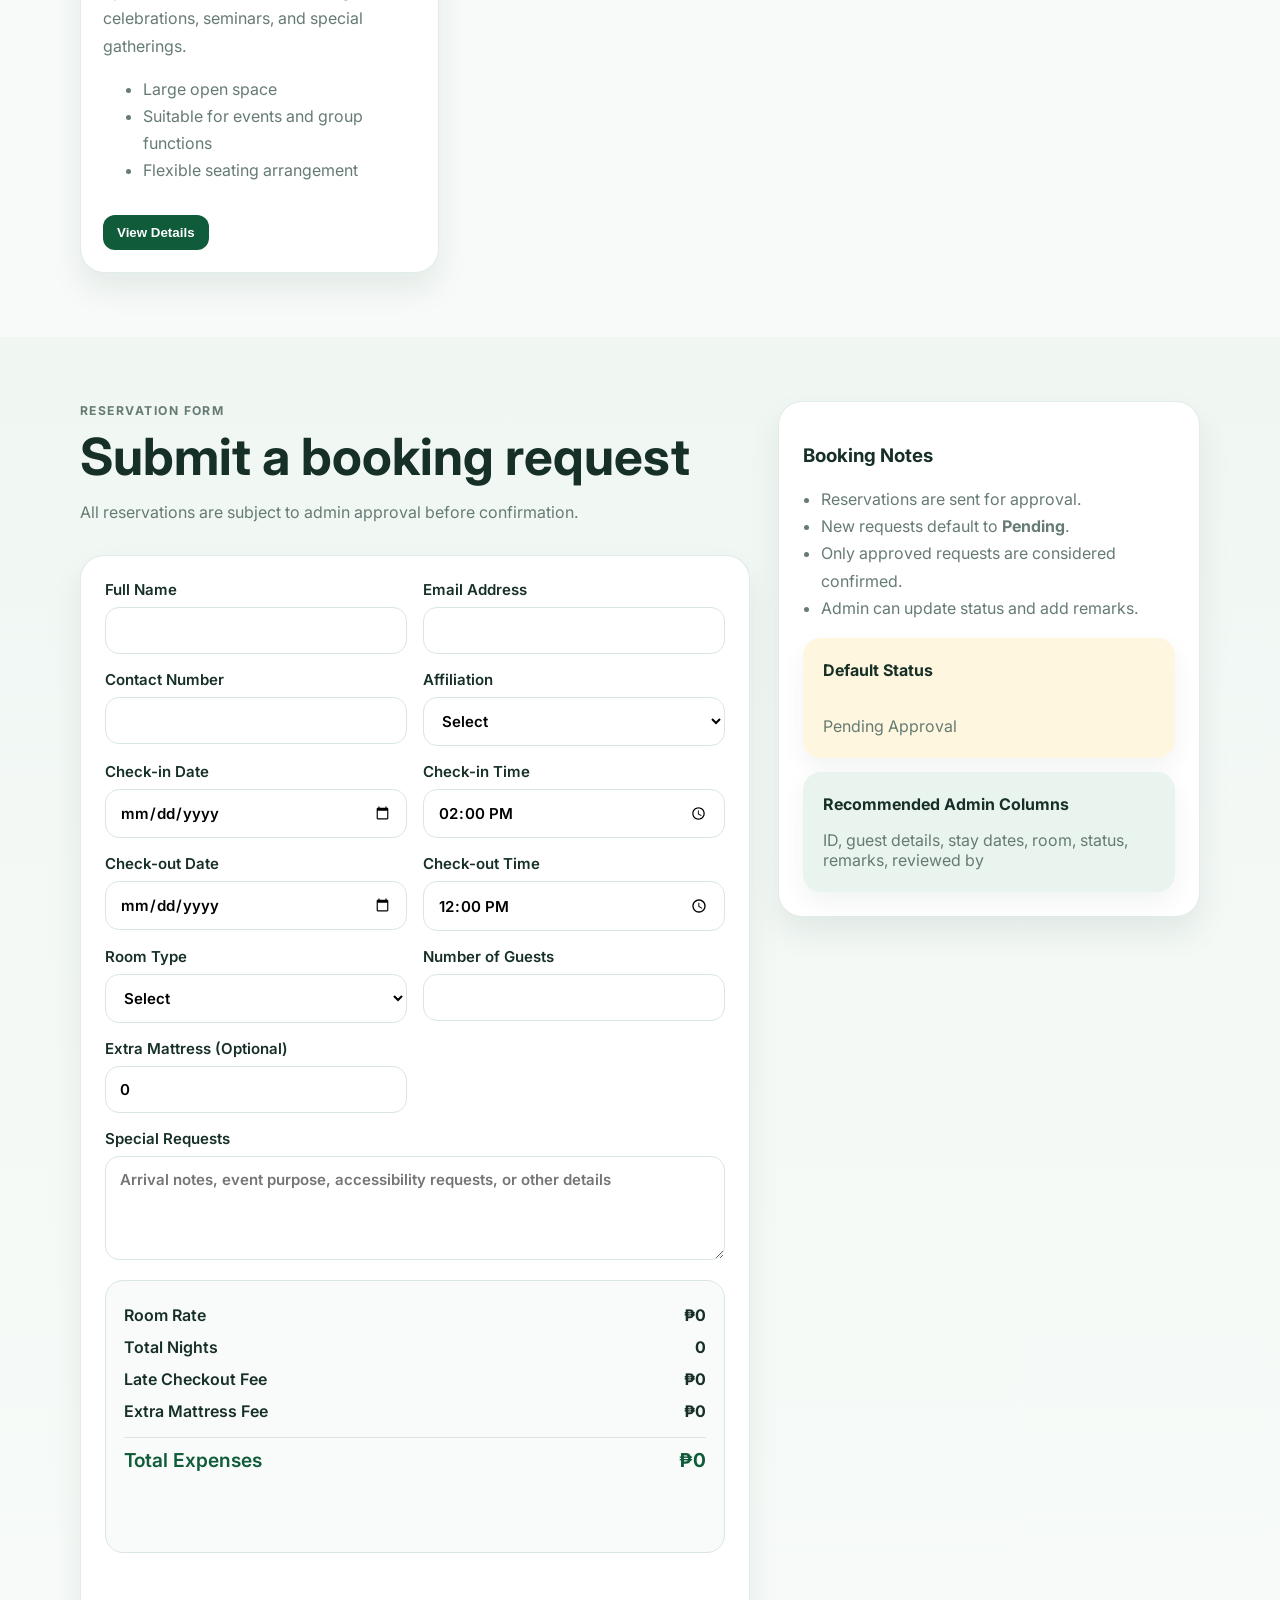
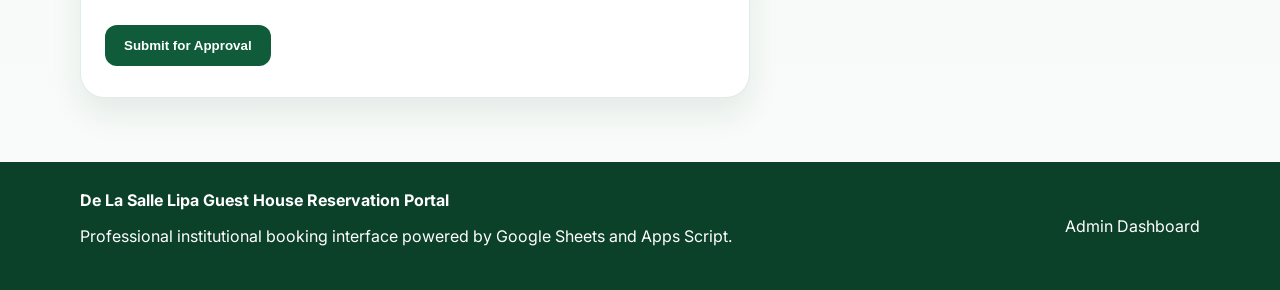
==== commit 24dffca2: "Update booking notes and fix HTML structure" ====
--- a/DLSL_HR/index.html
+++ b/DLSL_HR/index.html
@@ -277,7 +277,7 @@
     <aside class="card booking-summary">
       <h3>Booking Notes</h3>
       <ul class="info-list">
-        <li>Reservations are logged in a Google Sheet.</li>
+        <li>Reservations are sent for approval.</li>
         <li>New requests default to <strong>Pending</strong>.</li>
         <li>Only approved requests are considered confirmed.</li>
         <li>Admin can update status and add remarks.</li>
--- a/DLSL_HR/styles.css
+++ b/DLSL_HR/styles.css
@@ -16,6 +16,7 @@
 
 * { box-sizing: border-box; }
 html { scroll-behavior: smooth; }
+
 body {
   margin: 0;
   font-family: 'Inter', sans-serif;
@@ -25,10 +26,12 @@
 
 a { color: inherit; text-decoration: none; }
 img { max-width: 100%; }
+
 .container {
   width: min(1120px, calc(100% - 32px));
   margin: 0 auto;
 }
+
 .site-header {
   background: linear-gradient(135deg, var(--dlsl-green-dark), var(--dlsl-green));
   color: var(--white);
@@ -37,7 +40,9 @@
   z-index: 20;
   box-shadow: 0 8px 24px rgba(0,0,0,0.12);
 }
+
 .site-header.compact { position: static; }
+
 .nav-wrap {
   display: flex;
   justify-content: space-between;
@@ -81,35 +86,51 @@
   gap: 18px;
   flex-wrap: wrap;
 }
+
 nav a {
   font-weight: 600;
   opacity: 0.95;
 }
+
 .eyebrow {
   text-transform: uppercase;
   letter-spacing: 0.12em;
   font-size: 0.76rem;
   margin: 0 0 8px;
   font-weight: 700;
-  color: var(--dlsl-white);
-}
+  color: var(--dlsl-green-soft);
+}
+.hero-eyebrow {
+  color: var(--dlsl-green);
+}
+
+
 .brand-title {
   margin: 0;
   font-size: 1.2rem;
 }
+
 .hero {
   padding: 76px 0 48px;
   background:
     radial-gradient(circle at top right, rgba(200,164,77,0.18), transparent 24%),
     linear-gradient(180deg, rgba(15,91,58,0.08), rgba(255,255,255,0));
 }
+
 .hero-grid,
 .booking-layout {
   display: grid;
   grid-template-columns: 1.35fr 0.85fr;
   gap: 28px;
-  align-items: start;
-}
+  align-items: flex-start;
+}
+
+.booking-summary {
+  position: sticky;
+  top: 120px;
+  height: fit-content;
+}
+
 .hero h2,
 .section-heading h2,
 .dashboard-top h2 {
@@ -117,6 +138,7 @@
   line-height: 1.06;
   margin: 0 0 16px;
 }
+
 .hero-copy,
 .section-heading p,
 .dashboard-top p {
@@ -124,6 +146,7 @@
   line-height: 1.7;
   max-width: 62ch;
 }
+
 .hero-actions,
 .form-actions,
 .dashboard-actions {
@@ -133,21 +156,45 @@
   flex-wrap: wrap;
   margin-top: 24px;
 }
+
 .hero-badges {
   display: flex;
   flex-wrap: wrap;
   gap: 10px;
   margin-top: 22px;
 }
+
 .hero-badges span,
 .status-box,
+.stat-card {
+  padding: 22px 20px;
+  border-radius: 22px;
+  box-shadow: 0 10px 24px rgba(13, 56, 36, 0.06);
+  min-height: 120px;
+  display: flex;
+  flex-direction: column;
+  justify-content: space-between;
+}
+
 .stat-card span {
+  display: inline-flex;
+  align-self: flex-start;
   border: 1px solid var(--line);
-  background: var(--white);
-  padding: 10px 14px;
+  background: #fbfdfc;
+  padding: 8px 14px;
   border-radius: 999px;
   font-size: 0.92rem;
-}
+  font-weight: 600;
+}
+
+.stat-card strong {
+  display: block;
+  margin-top: 18px;
+  font-size: 2.1rem;
+  line-height: 1;
+  color: var(--ink);
+}
+
 .btn {
   display: inline-flex;
   align-items: center;
@@ -158,69 +205,144 @@
   border: 1px solid transparent;
   cursor: pointer;
 }
+
 .btn-primary {
   background: var(--dlsl-green);
   color: var(--white);
 }
+
 .btn-secondary {
   background: var(--white);
   color: var(--dlsl-green);
   border-color: var(--dlsl-green);
 }
+
 .card {
   background: var(--white);
   border: 1px solid rgba(15,91,58,0.12);
   border-radius: 24px;
   box-shadow: var(--shadow);
 }
+
 .hero-card,
 .booking-summary,
 .table-card {
   padding: 24px;
 }
+
 .steps {
   padding-left: 18px;
   color: var(--muted);
   line-height: 1.7;
 }
+
 .summary-strip {
   display: grid;
   grid-template-columns: 1fr 1fr;
   gap: 12px;
   margin-top: 18px;
 }
+
 .summary-strip div {
   background: var(--dlsl-green-soft);
   border-radius: 18px;
   padding: 16px;
 }
+
 .summary-strip span,
-.status-box span { display: block; color: var(--muted); margin-top: 6px; }
-.section { padding: 64px 0; }
-.section-accent { background: linear-gradient(180deg, #f0f7f3, #f8fbf9); }
-.section-heading { text-align: center; margin-bottom: 28px; }
-.section-heading.left { text-align: left; }
+.status-box span {
+  display: block;
+  color: var(--muted);
+  margin-top: 6px;
+}
+
+.section {
+  padding: 64px 0;
+}
+
+.section-accent {
+  background: linear-gradient(180deg, #f0f7f3, #f8fbf9);
+}
+
+.section-heading {
+  text-align: center;
+  margin-bottom: 28px;
+}
+
+.section-heading.left {
+  text-align: left;
+}
+
 .room-grid,
 .stats-grid {
   display: grid;
-  grid-template-columns: repeat(3, 1fr);
+  grid-template-columns: repeat(3, minmax(0, 1fr));
   gap: 22px;
 }
-.stats-grid { grid-template-columns: repeat(4, 1fr); margin-bottom: 24px; }
-.room-card { overflow: hidden; }
-.room-top { height: 160px; }
-.deluxe { background: linear-gradient(135deg, #0f5b3a, #1c8d5a); }
-.executive { background: linear-gradient(135deg, #0b4029, #c8a44d); }
-.suite { background: linear-gradient(135deg, #0e5840, #6fb08d); }
-.room-body { padding: 22px; }
-.room-body p, .room-body li, .info-list li { color: var(--muted); line-height: 1.7; }
-.booking-form { padding: 24px; }
+
+.stats-grid {
+  grid-template-columns: repeat(4, 1fr);
+  margin-bottom: 24px;
+}
+
+.room-card {
+  overflow: hidden;
+  display: flex;
+  flex-direction: column;
+  min-width: 0;
+}
+
+.room-image {
+  width: 100%;
+  height: 220px;
+  object-fit: cover;
+  display: block;
+}
+
+.room-body {
+  padding: 22px;
+}
+
+.room-body p,
+.room-body li,
+.info-list li {
+  color: var(--muted);
+  line-height: 1.7;
+}
+
+.room-card-top {
+  display: flex;
+  justify-content: space-between;
+  align-items: center;
+  gap: 12px;
+  margin-bottom: 10px;
+}
+
+.room-card-top h3 {
+  margin: 0;
+}
+
+.room-rate {
+  background: var(--dlsl-green);
+  color: var(--white);
+  padding: 6px 12px;
+  border-radius: 999px;
+  font-size: 0.82rem;
+  font-weight: 700;
+  white-space: nowrap;
+}
+
+.booking-form {
+  padding: 24px;
+}
+
 .form-grid {
   display: grid;
   grid-template-columns: repeat(2, 1fr);
   gap: 16px;
   margin-bottom: 16px;
 }
+
 label {
   display: flex;
   flex-direction: column;
@@ -228,7 +350,10 @@
   font-weight: 600;
   font-size: 0.94rem;
 }
-input, select, textarea {
+
+input,
+select,
+textarea {
   width: 100%;
   border-radius: 14px;
   border: 1px solid var(--line);
@@ -236,31 +361,58 @@
   font: inherit;
   background: #fff;
 }
-input:focus, select:focus, textarea:focus {
+
+input:focus,
+select:focus,
+textarea:focus {
   outline: 2px solid rgba(15, 91, 58, 0.14);
   border-color: var(--dlsl-green);
 }
-.info-list { padding-left: 18px; }
+
+.info-list {
+  padding-left: 18px;
+}
+
 .status-box {
   border-radius: 18px;
   margin-top: 14px;
 }
-.status-box.pending { background: #fff6df; border-color: #f0ddb1; }
-.status-box.neutral { background: var(--dlsl-green-soft); }
+
+.status-box.pending {
+  background: #fff6df;
+  border-color: #f0ddb1;
+}
+
+.status-box.neutral {
+  background: var(--dlsl-green-soft);
+}
+
 .site-footer {
   background: var(--dlsl-green-dark);
   color: var(--white);
   padding: 28px 0;
 }
+
 .footer-wrap {
   display: flex;
   justify-content: space-between;
   gap: 20px;
   align-items: center;
 }
-.form-message { min-height: 24px; font-weight: 600; }
-.form-message.success { color: var(--success); }
-.form-message.error { color: var(--danger); }
+
+.form-message {
+  min-height: 24px;
+  font-weight: 600;
+}
+
+.form-message.success {
+  color: var(--success);
+}
+
+.form-message.error {
+  color: var(--danger);
+}
+
 .dashboard-top {
   display: flex;
   justify-content: space-between;
@@ -268,29 +420,41 @@
   align-items: end;
   margin-bottom: 24px;
 }
-.stat-card { padding: 20px; }
+
+.stat-card {
+  padding: 20px;
+}
+
 .stat-card strong {
   display: block;
   font-size: 2rem;
   margin-top: 10px;
 }
-.table-wrap { overflow-x: auto; }
+
+.table-wrap {
+  overflow-x: auto;
+}
+
 table {
   width: 100%;
   border-collapse: collapse;
 }
-th, td {
+
+th,
+td {
   padding: 14px 12px;
   border-bottom: 1px solid var(--line);
   text-align: left;
   vertical-align: top;
 }
+
 th {
   color: var(--muted);
   font-size: 0.85rem;
   text-transform: uppercase;
   letter-spacing: 0.06em;
 }
+
 .status-pill {
   display: inline-block;
   border-radius: 999px;
@@ -298,17 +462,83 @@
   font-size: 0.82rem;
   font-weight: 700;
 }
-.status-pending { background: #fff6df; color: var(--warning); }
-.status-approved { background: #e8f6e9; color: var(--success); }
-.status-declined { background: #fdebec; color: var(--danger); }
+
+.status-pending {
+  background: #fff7e6;
+  color: #92400e;
+  border-color: #fcd34d;
+}
+
+.status-approved {
+  background: #e8f5ee;
+  color: #166534;
+  border-color: #bbf7d0;
+}
+
+.status-declined {
+  background: #fdecec;
+  color: #991b1b;
+  border-color: #fecaca;
+}
+
+.status-neutral {
+  background: #f3f4f6;
+  color: #374151;
+  border-color: #d1d5db;
+}
+
+/* ADMIN FILTER SPACING FIX */
+
+.admin-filter-card{
+  padding: 28px 28px 30px;
+}
+
+.admin-filter-grid{
+  display: grid;
+  grid-template-columns: 2fr 1fr 1fr auto;
+  gap: 20px;
+  align-items: end;
+}
+
+.admin-filter-grid label{
+  display: flex;
+  flex-direction: column;
+  gap: 8px;
+  font-size: 0.9rem;
+  font-weight: 600;
+}
+
+.admin-filter-grid input,
+.admin-filter-grid select{
+  height: 52px;
+  padding: 0 14px;
+  border-radius: 14px;
+  border: 1px solid var(--line);
+  background: #fcfdfd;
+  font-size: 0.95rem;
+}
+
+.admin-filter-actions{
+  display: flex;
+  align-items: center;
+  gap: 12px;
+}
+
+.admin-filter-actions button{
+  height: 48px;
+  padding: 0 18px;
+}
+
 .admin-controls {
   display: grid;
   gap: 8px;
 }
+
 .admin-controls select,
 .admin-controls input {
   min-width: 180px;
 }
+
 .inline-btn {
   padding: 10px 12px;
   border-radius: 10px;
@@ -318,6 +548,7 @@
   font-weight: 700;
   cursor: pointer;
 }
+
 .empty-state {
   text-align: center;
   color: var(--muted);
@@ -337,30 +568,247 @@
   border: 1px solid transparent;
 }
 
-.status-approved {
+.action-buttons {
+  display: flex;
+  gap: 8px;
+  flex-wrap: wrap;
+}
+
+.btn-approve,
+.btn-decline {
+  border: none;
+  padding: 9px 14px;
+  border-radius: 10px;
+  font-size: 13px;
+  font-weight: 700;
+  cursor: pointer;
+  transition: 0.2s ease;
+  box-shadow: 0 6px 14px rgba(0, 0, 0, 0.08);
+}
+
+.btn-approve {
   background: #e8f5ee;
   color: #166534;
-  border-color: #bbf7d0;
-}
-
-.status-pending {
-  background: #fff7e6;
-  color: #92400e;
-  border-color: #fcd34d;
-}
-
-.status-declined {
+  border: 1px solid #bbf7d0;
+}
+
+.btn-approve:hover {
+  background: #dff3e7;
+  transform: translateY(-1px);
+}
+
+.btn-decline {
   background: #fdecec;
   color: #991b1b;
-  border-color: #fecaca;
-}
-
-.status-neutral {
-  background: #f3f4f6;
-  color: #374151;
-  border-color: #d1d5db;
-}
-
+  border: 1px solid #fecaca;
+}
+
+.btn-decline:hover {
+  background: #fbe2e2;
+  transform: translateY(-1px);
+}
+.booking-cost-box {
+  margin-top: 20px;
+  border: 1px solid var(--line);
+  border-radius: 18px;
+  padding: 18px;
+  background: #f8fbf9;
+}
+
+.cost-row {
+  display: flex;
+  justify-content: space-between;
+  padding: 6px 0;
+  font-weight: 600;
+}
+
+.total-row {
+  border-top: 1px solid var(--line);
+  margin-top: 10px;
+  padding-top: 10px;
+  font-size: 1.2rem;
+  color: var(--dlsl-green);
+}
+
+.booking-cost-box{
+margin-top:20px;
+border:1px solid var(--line);
+border-radius:18px;
+padding:18px;
+background:#f8fbf9;
+}
+
+.cost-row{
+display:flex;
+justify-content:space-between;
+padding:6px 0;
+font-weight:600;
+}
+
+.total-row{
+border-top:1px solid var(--line);
+margin-top:10px;
+padding-top:10px;
+font-size:1.2rem;
+color:var(--dlsl-green);
+}
+
+.interactive-room {
+  cursor: pointer;
+  position: relative;
+  overflow: hidden;
+  transition: transform 0.35s ease, box-shadow 0.35s ease;
+}
+
+.interactive-room:hover {
+  transform: translateY(-14px);
+  box-shadow: 0 24px 40px rgba(13, 56, 36, 0.22);
+}
+
+.interactive-room .room-image {
+  transition: transform 0.35s ease, filter 0.35s ease;
+}
+
+.interactive-room:hover .room-image {
+  transform: scale(1.08);
+  filter: brightness(1.08);
+}
+
+.interactive-room .room-body {
+  transition: transform 0.3s ease;
+}
+
+.interactive-room:hover .room-body {
+  transform: translateY(-4px);
+}
+
+.room-details-btn {
+  margin-top: 14px;
+  border: none;
+  background: var(--dlsl-green);
+  color: var(--white);
+  padding: 10px 14px;
+  border-radius: 12px;
+  font-weight: 700;
+  cursor: pointer;
+  transition: transform 0.2s ease, background 0.2s ease;
+}
+
+.room-details-btn:hover {
+  background: var(--dlsl-green-dark);
+  transform: scale(1.04);
+}
+.room-details-btn {
+  margin-top: 14px;
+  border: none;
+  background: var(--dlsl-green);
+  color: var(--white);
+  padding: 10px 14px;
+  border-radius: 12px;
+  font-weight: 700;
+  cursor: pointer;
+  transition:
+    transform 0.2s ease,
+    background 0.2s ease,
+    box-shadow 0.2s ease;
+}
+
+.room-details-btn:hover {
+  background: var(--dlsl-green-dark);
+  transform: translateY(-2px);
+  box-shadow: 0 10px 20px rgba(11, 64, 41, 0.18);
+}
+.room-details-btn {
+  margin-top: 14px;
+  border: none;
+  background: var(--dlsl-green);
+  color: var(--white);
+  padding: 10px 14px;
+  border-radius: 12px;
+  font-weight: 700;
+  cursor: pointer;
+  transition: 0.2s ease;
+}
+
+.room-details-btn:hover {
+  background: var(--dlsl-green-dark);
+  transform: translateY(-1px);
+}
+
+.room-modal {
+  position: fixed;
+  inset: 0;
+  background: rgba(0, 0, 0, 0.45);
+  display: none;
+  align-items: center;
+  justify-content: center;
+  padding: 20px;
+  z-index: 999;
+}
+
+.room-modal.show {
+  display: flex;
+}
+
+.room-modal-content {
+  width: min(700px, 100%);
+  background: var(--white);
+  border-radius: 24px;
+  padding: 24px;
+  position: relative;
+  box-shadow: 0 24px 50px rgba(0, 0, 0, 0.2);
+  animation: modalPop 0.25s ease;
+}
+.room-modal-content {
+  max-height: 88vh;
+  overflow-y: auto;
+}
+
+@keyframes modalPop {
+  from {
+    opacity: 0;
+    transform: translateY(18px) scale(0.97);
+  }
+  to {
+    opacity: 1;
+    transform: translateY(0) scale(1);
+  }
+}
+
+.room-modal-image {
+  width: 100%;
+  height: 280px;
+  object-fit: cover;
+  border-radius: 18px;
+  margin-bottom: 18px;
+}
+
+.room-modal-close {
+  position: absolute;
+  top: 14px;
+  right: 16px;
+  border: none;
+  background: rgba(0,0,0,0.08);
+  width: 38px;
+  height: 38px;
+  border-radius: 50%;
+  font-size: 1.4rem;
+  cursor: pointer;
+}
+
+.modal-room-price {
+  color: var(--dlsl-green);
+  font-weight: 800;
+  font-size: 1.05rem;
+  margin: 8px 0 12px;
+}
+
+.room-modal-actions {
+  display: flex;
+  gap: 12px;
+  flex-wrap: wrap;
+  margin-top: 18px;
+}
 @media (max-width: 920px) {
   .hero-grid,
   .booking-layout,
@@ -368,7 +816,246 @@
   .stats-grid,
   .summary-strip,
   .footer-wrap,
-  .dashboard-top { grid-template-columns: 1fr; display: grid; }
-  .form-grid { grid-template-columns: 1fr; }
-  .nav-wrap { flex-direction: column; align-items: start; }
-}
+  .dashboard-top {
+    grid-template-columns: 1fr;
+    display: grid;
+  }
+
+  .form-grid {
+    grid-template-columns: 1fr;
+  }
+
+  .nav-wrap {
+    flex-direction: column;
+    align-items: start;
+  }
+  .table-wrap {
+  overflow-x: auto;
+}
+
+table {
+  min-width: 2200px;
+}
+
+td input[type="text"] {
+  min-width: 180px;
+}
+
+td {
+  white-space: nowrap;
+}
+
+.admin-shell {
+  padding-top: 40px;
+}
+
+.admin-eyebrow {
+  color: var(--dlsl-green);
+}
+
+.admin-stats-grid {
+  display: grid;
+  grid-template-columns: repeat(5, minmax(180px, 1fr));
+  gap: 18px;
+  margin-bottom: 24px;
+}
+
+.stat-card-total span { color: var(--muted); }
+.stat-card-pending span { color: #92400e; }
+.stat-card-approved span { color: #166534; }
+.stat-card-declined span { color: #991b1b; }
+.stat-card-revenue span { color: var(--dlsl-green); }
+
+.admin-filter-card {
+  padding: 20px 22px;
+  margin-bottom: 24px;
+  border-radius: 22px;
+}
+
+.admin-filter-grid {
+  display: grid;
+  grid-template-columns: 2fr 1fr 1fr auto;
+  gap: 14px;
+  align-items: end;
+}
+
+.admin-filter-grid label {
+  gap: 6px;
+  font-size: 0.88rem;
+  color: var(--muted);
+}
+
+.admin-filter-grid input,
+.admin-filter-grid select {
+  height: 48px;
+  border-radius: 14px;
+  background: #fcfdfd;
+}
+
+.admin-filter-actions {
+  display: flex;
+  gap: 10px;
+  align-items: end;
+}
+#adminMessage {
+  margin-top: 14px;
+  font-size: 0.95rem;
+}
+.admin-table-card {
+  padding: 0;
+  overflow: hidden;
+}
+
+.admin-table-header {
+  padding: 24px 24px 0;
+}
+
+.admin-subtext {
+  margin: 8px 0 0;
+  color: var(--muted);
+}
+
+.admin-table-clean th {
+  position: sticky;
+  top: 0;
+  background: #f8fbf9;
+  z-index: 1;
+}
+
+.admin-table-clean tbody tr:hover {
+  background: #f9fcfa;
+}
+
+.table-primary {
+  font-weight: 700;
+}
+
+.table-secondary {
+  margin-top: 4px;
+  color: var(--muted);
+  font-size: 0.88rem;
+}
+
+.table-money {
+  font-weight: 700;
+  color: var(--dlsl-green);
+}
+
+.btn-view {
+  padding: 10px 14px;
+}
+
+.admin-modal-content {
+  width: min(1000px, 100%);
+  max-height: 88vh;
+  overflow-y: auto;
+  padding: 28px;
+}
+.admin-modal-top {
+  display: flex;
+  justify-content: space-between;
+  align-items: start;
+  gap: 12px;
+  margin-bottom: 18px;
+}
+
+.admin-detail-grid {
+  display: grid;
+  grid-template-columns: repeat(2, minmax(0, 1fr));
+  gap: 18px;
+}
+
+.admin-detail-card {
+  border: 1px solid var(--line);
+  border-radius: 18px;
+  padding: 18px;
+  background: #fbfdfc;
+  display: flex;
+flex-direction: column;
+gap: 14px;
+}
+
+.admin-detail-card h4 {
+  margin: 0 0 14px;
+}
+
+.admin-detail-card-wide {
+  grid-column: 1 / -1;
+}
+
+.detail-list {
+  display: grid;
+  gap: 12px;
+}
+
+.detail-list div {
+  display: flex;
+  justify-content: space-between;
+  align-items: flex-start;
+  gap: 16px;
+  border-bottom: 1px dashed rgba(15, 91, 58, 0.12);
+  padding: 0 0 12px;
+}
+
+.detail-list div:last-child {
+  border-bottom: none;
+  padding-bottom: 0;
+}
+
+.detail-list span {
+  color: var(--muted);
+  min-width: 140px;
+  flex-shrink: 0;
+}
+
+.detail-list strong {
+  text-align: right;
+  flex: 1;
+  word-break: break-word;
+}
+
+.detail-paragraph {
+  margin: 0;
+  color: var(--muted);
+  line-height: 1.7;
+}
+
+.admin-remarks-label {
+  margin-top: 16px;
+}
+
+.admin-remarks-label textarea {
+  margin-top: 8px;
+}
+
+@media (max-width: 920px) {
+  .admin-stats-grid {
+    grid-template-columns: repeat(2, minmax(0, 1fr));
+  }
+
+  .admin-filter-grid {
+    grid-template-columns: 1fr;
+  }
+
+  .admin-detail-grid {
+    grid-template-columns: 1fr;
+  }
+}
+
+@media (max-width: 700px) {
+  .admin-modal-top {
+    flex-direction: column;
+  }
+
+  .detail-list div {
+    flex-direction: column;
+    gap: 6px;
+  }
+
+  .detail-list span,
+  .detail-list strong {
+    min-width: 0;
+    text-align: left;
+  }
+}
+}
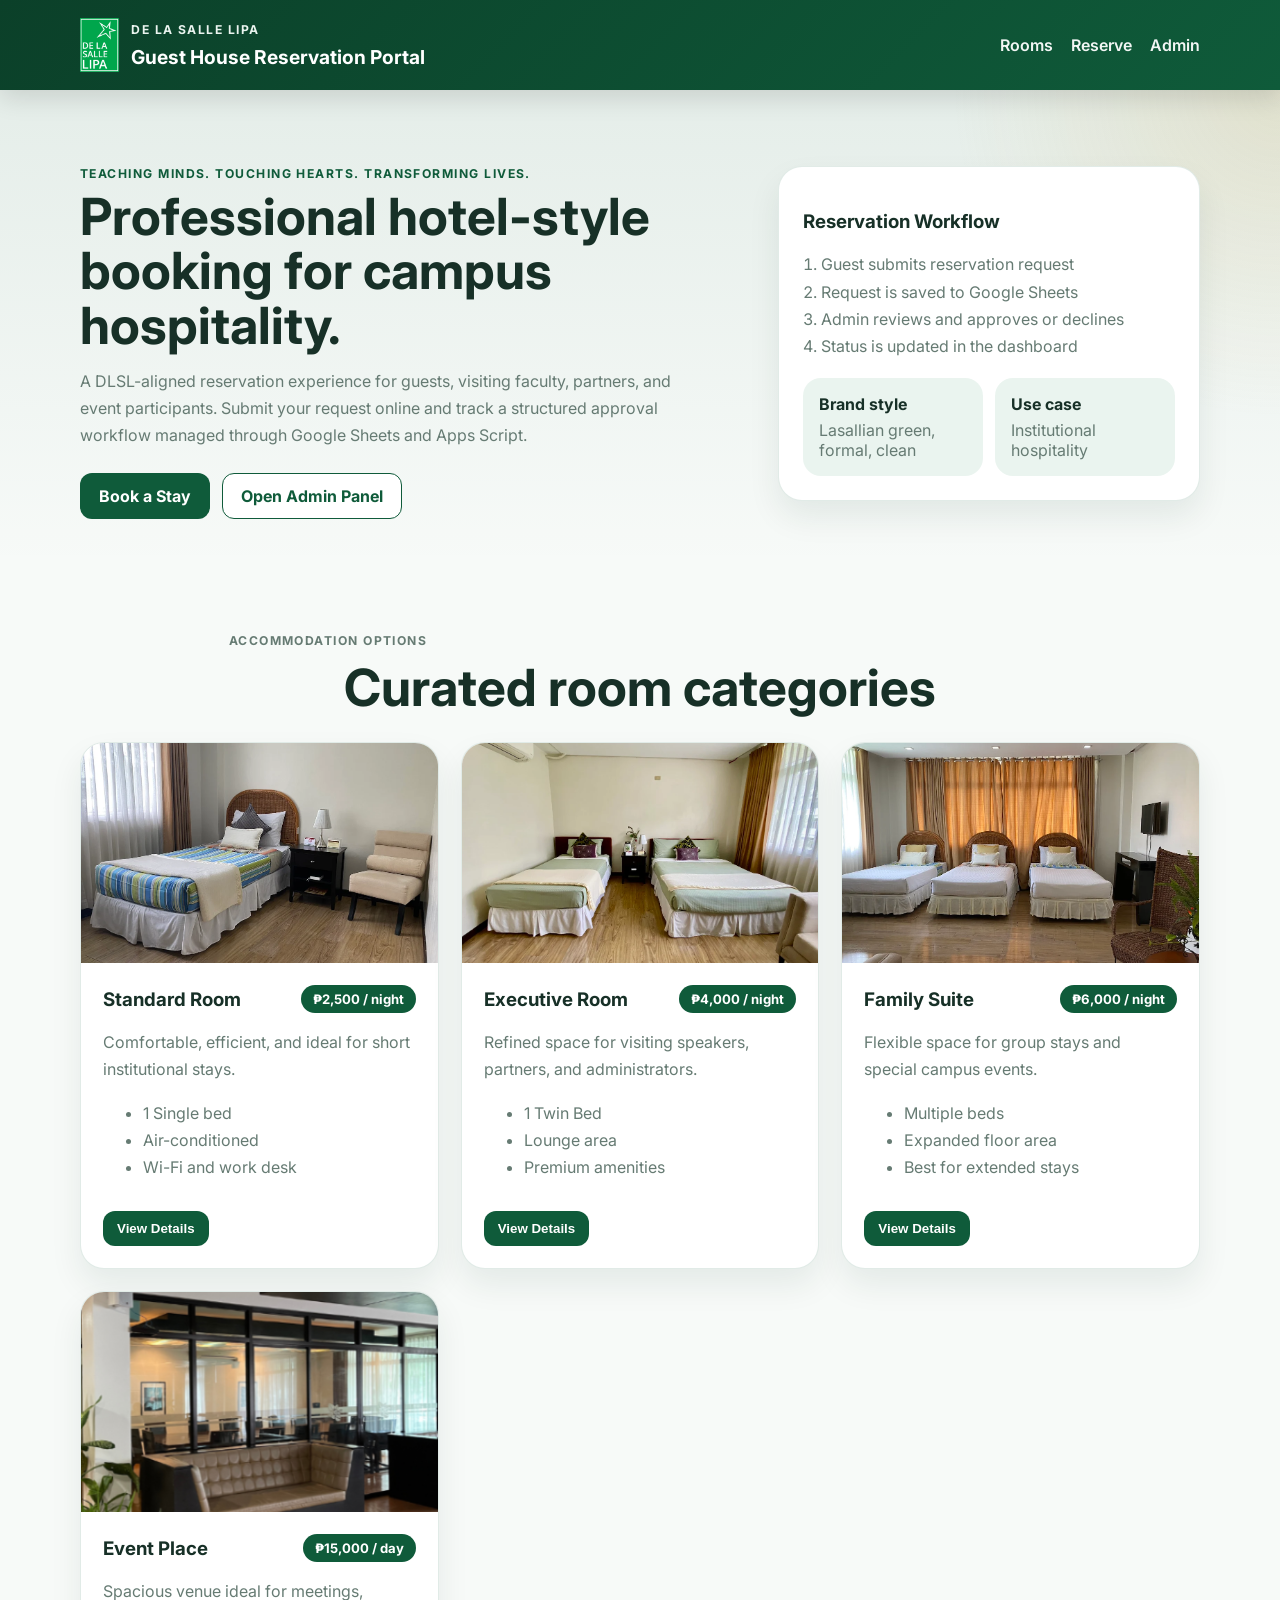
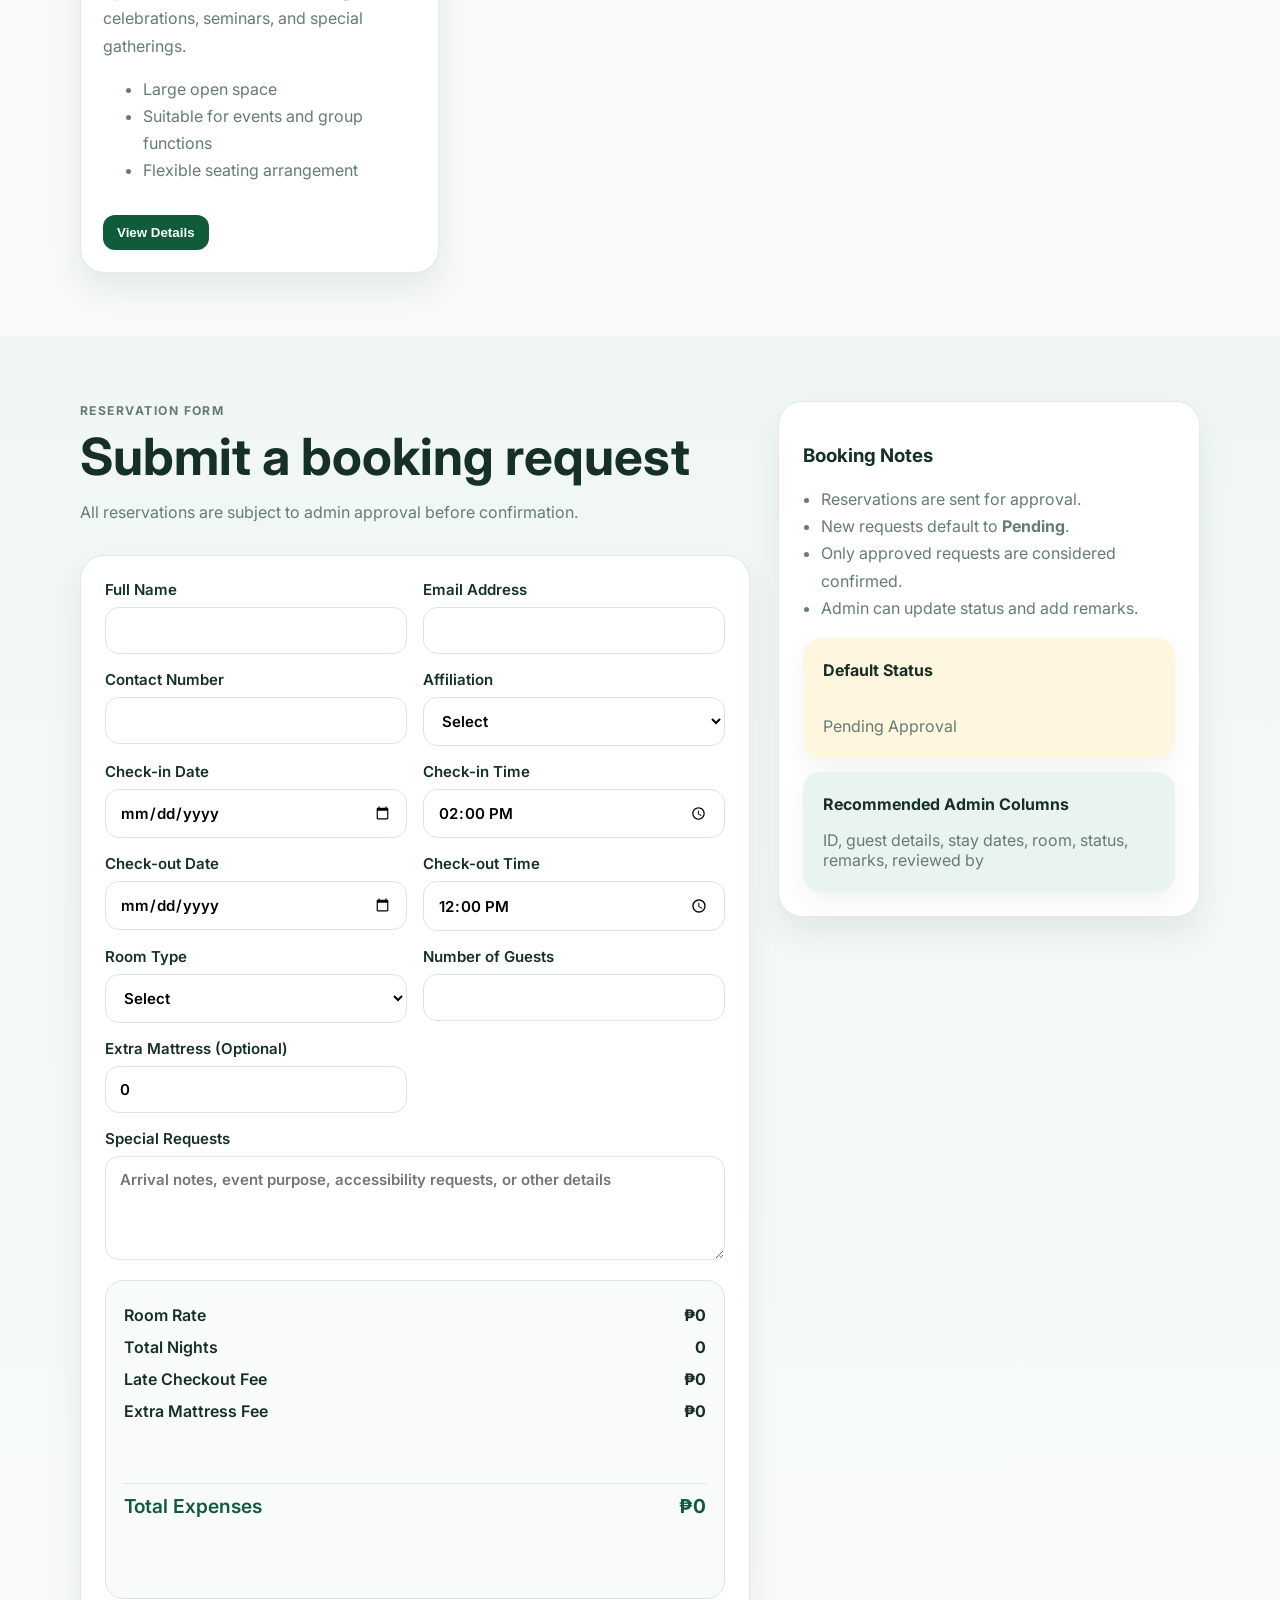
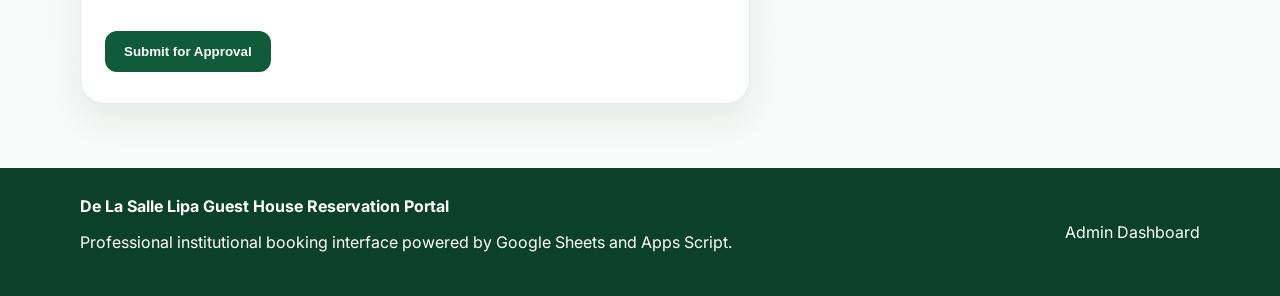
==== commit 53e1579b: "Remove duplicate guest rule message paragraph" ====
--- a/DLSL_HR/index.html
+++ b/DLSL_HR/index.html
@@ -252,14 +252,13 @@
             <span>Extra Mattress Fee</span>
             <strong id="mattressFeeDisplay">₱0</strong>
           </div>
-
+            <p id="guestRuleMessage" class="form-message"></p>
           <div class="cost-row total-row">
             <span>Total Expenses</span>
             <strong id="totalExpensesDisplay">₱0</strong>
           </div>
           <p id="availabilityMessage" class="form-message"></p>
         </div>
-        <p id="guestRuleMessage" class="form-message"></p>
 
       <input type="hidden" name="roomRate" id="roomRate">
       <input type="hidden" name="nights" id="nights">
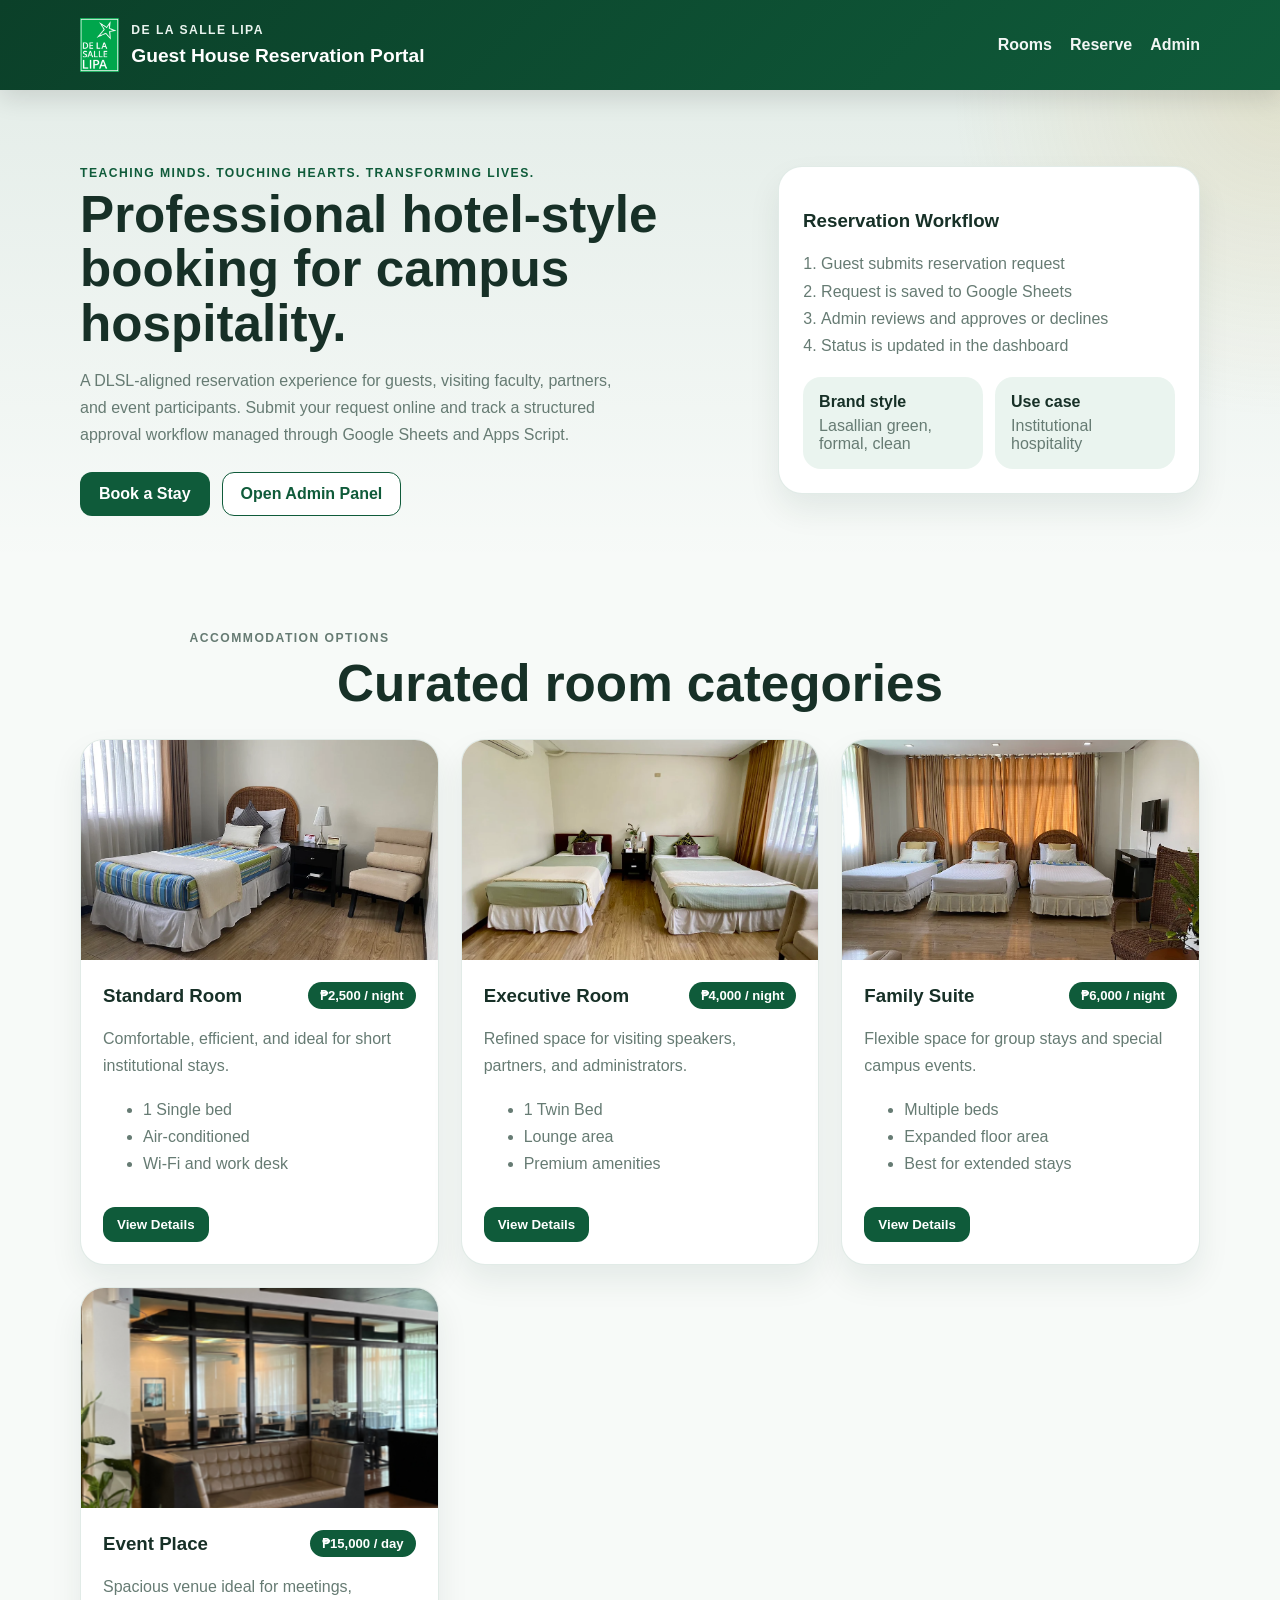
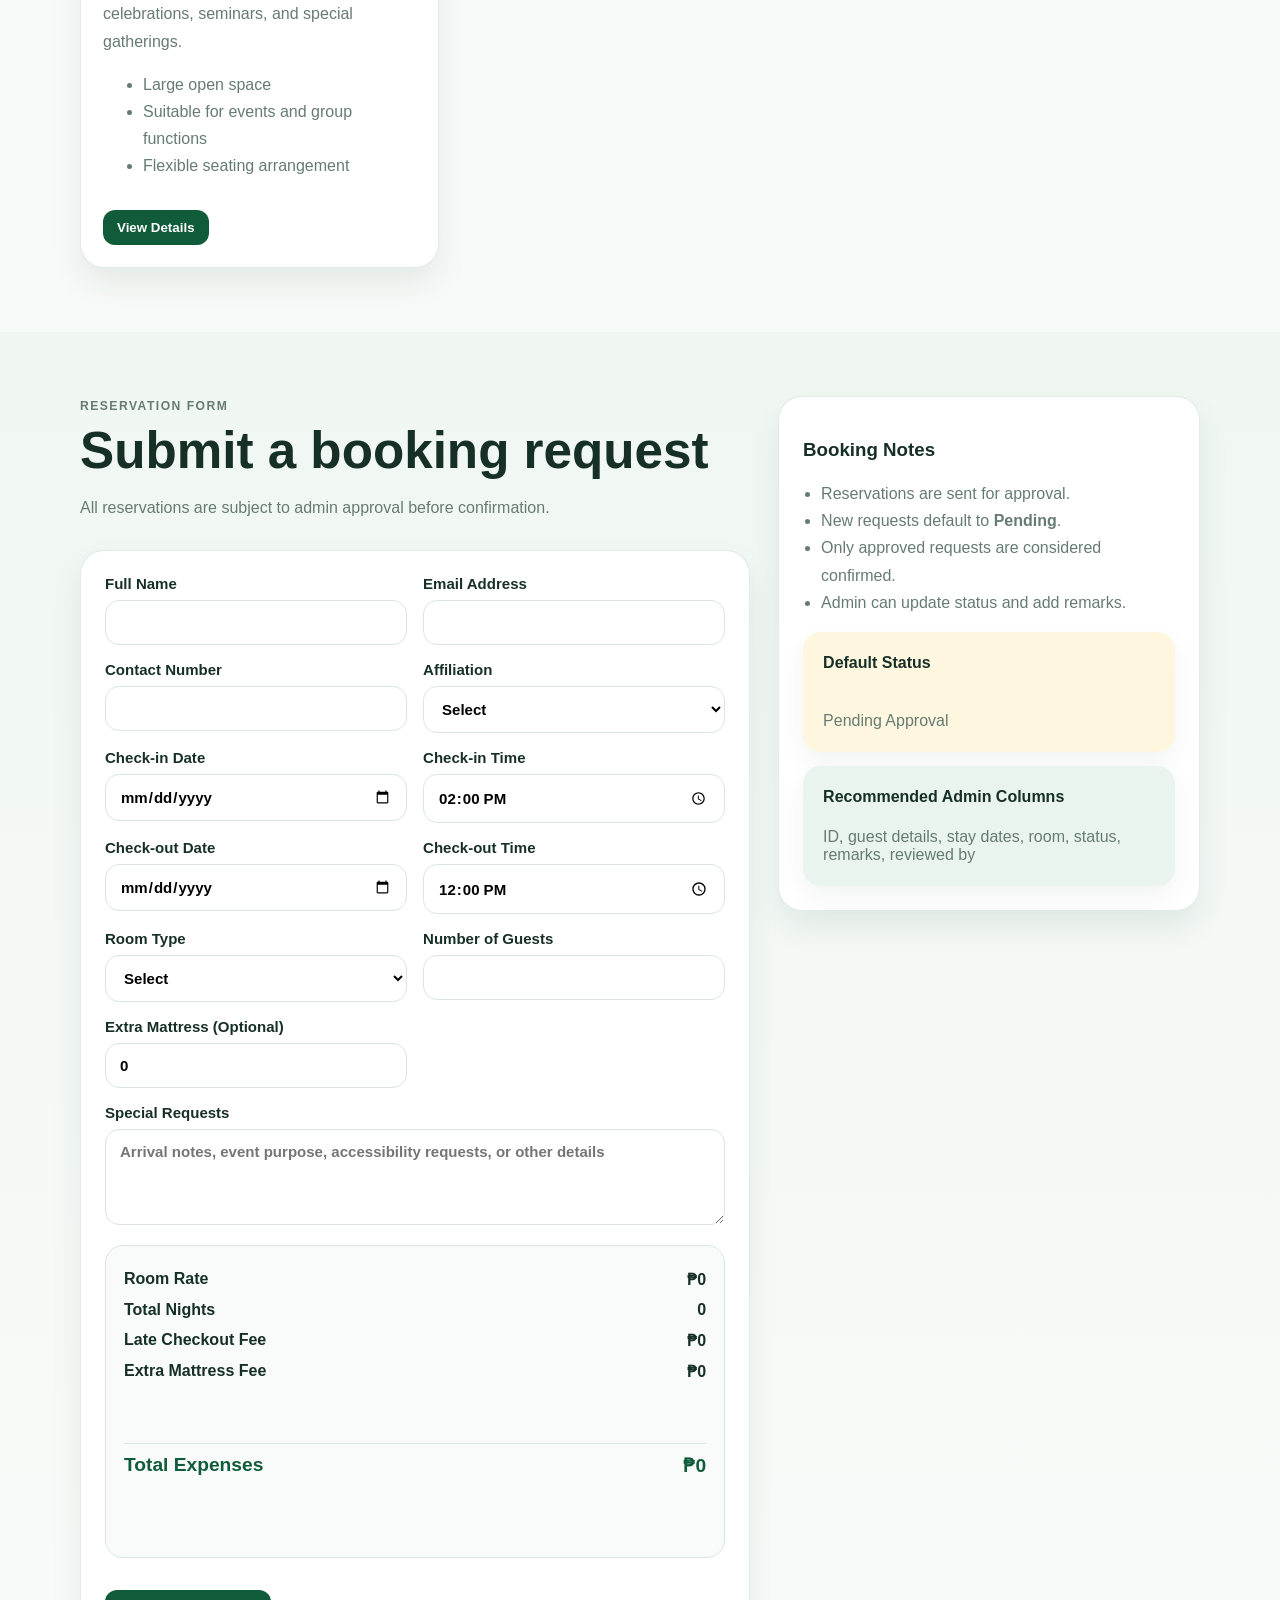
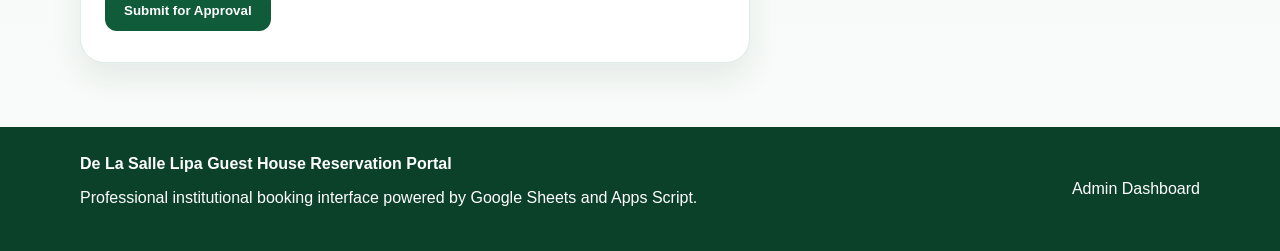
==== commit b36f8398: "Update index.html" ====
--- a/DLSL_HR/index.html
+++ b/DLSL_HR/index.html
@@ -3,6 +3,19 @@
 <head>
   <meta charset="UTF-8" />
   <meta name="viewport" content="width=device-width, initial-scale=1.0" />
+<!-- Security Headers (Meta Version) -->
+
+<meta http-equiv="Content-Security-Policy" 
+content="default-src 'self' https: data: blob: 'unsafe-inline' 'unsafe-eval'; img-src 'self' https: data:; script-src 'self' https: 'unsafe-inline' 'unsafe-eval'; style-src 'self' https: 'unsafe-inline';">
+
+<meta http-equiv="X-Frame-Options" content="SAMEORIGIN">
+
+<meta http-equiv="X-Content-Type-Options" content="nosniff">
+
+<meta name="referrer" content="strict-origin-when-cross-origin">
+
+<meta http-equiv="Permissions-Policy" 
+content="camera=(), microphone=(), geolocation=(), payment=()">
   <title>DLSL Guest House Reservation</title>
   <link rel="preconnect" href="https://fonts.googleapis.com">
   <link rel="preconnect" href="https://fonts.gstatic.com" crossorigin>
